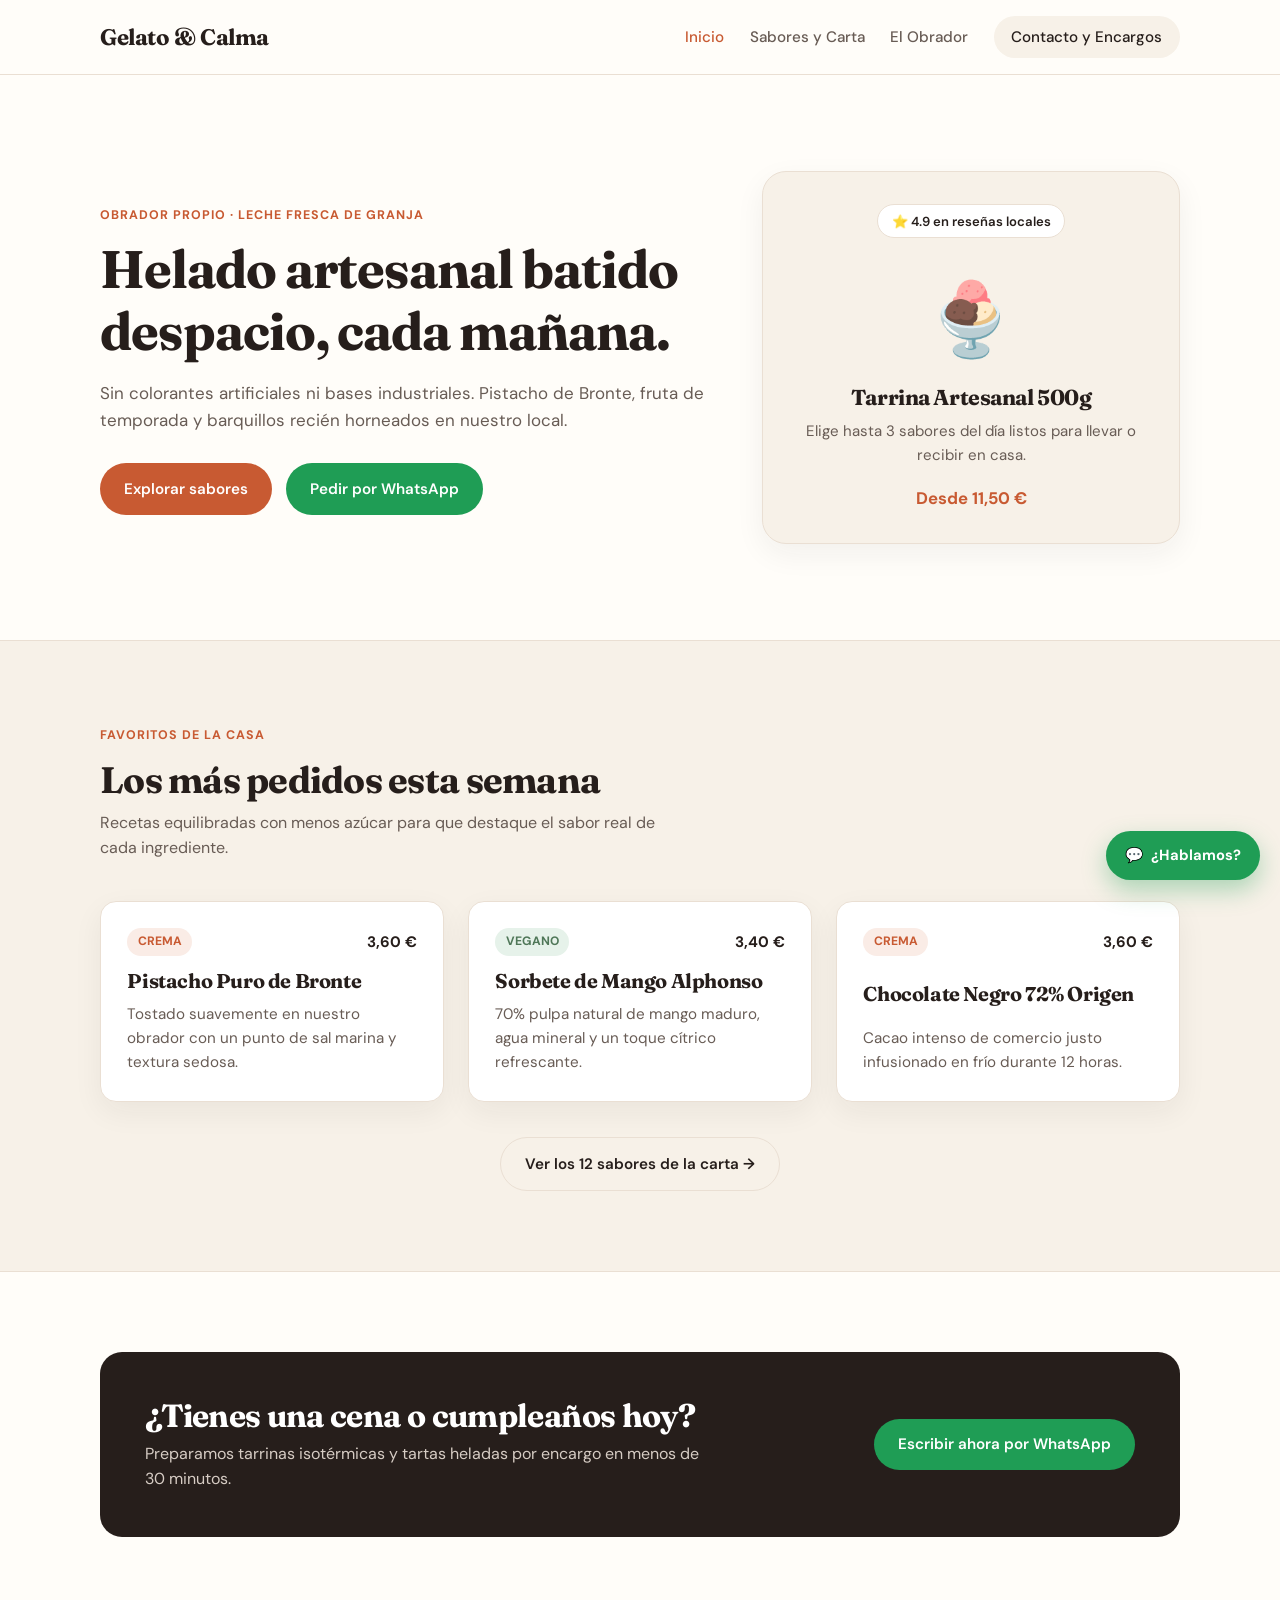
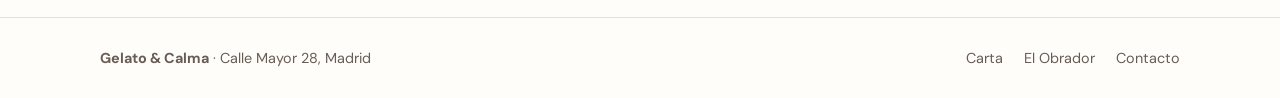
==== index.html @ cfc51b4d "Archivos del proyecto Primera version" ====
<!DOCTYPE html>
<html lang="es">
<head>
  <meta charset="UTF-8" />
  <meta name="viewport" content="width=device-width, initial-scale=1.0" />
  <title>Gelato & Calma — Heladería Artesanal</title>
  <link rel="preconnect" href="https://fonts.googleapis.com" />
  <link rel="preconnect" href="https://fonts.gstatic.com" crossorigin />
  <link href="https://fonts.googleapis.com/css2?family=DM+Sans:wght@400;500;600;700&family=Fraunces:opsz,wght@9..144,600;9..144,700&display=swap" rel="stylesheet" />
  <link rel="stylesheet" href="styles.css" />
</head>
<body>
  <header class="site-header">
    <div class="container header-inner">
      <a href="index.html" class="logo">Gelato &amp; Calma</a>

      <button class="menu-toggle" aria-label="Abrir menú" aria-expanded="false">☰</button>

      <nav class="nav-links" id="nav-links">
        <a href="index.html" class="active">Inicio</a>
        <a href="carta.html">Sabores y Carta</a>
        <a href="obrador.html">El Obrador</a>
        <a href="contacto.html" class="btn-small">Contacto y Encargos</a>
      </nav>
    </div>
  </header>

  <main>
    <!-- Hero -->
    <section class="hero">
      <div class="container hero-grid">
        <div class="hero-content">
          <span class="eyebrow">Obrador propio · Leche fresca de granja</span>
          <h1>Helado artesanal batido despacio, cada mañana.</h1>
          <p class="hero-text">
            Sin colorantes artificiales ni bases industriales. Pistacho de Bronte, fruta de temporada y barquillos recién horneados en nuestro local.
          </p>
          <div class="hero-actions">
            <a href="carta.html" class="btn-primary">Explorar sabores</a>
            <a href="https://wa.me/34600123456?text=Hola%20Gelato%20%26%20Calma,%20me%20gustar%C3%ADa%20encargar%20una%20tarrina" target="_blank" rel="noopener" class="btn-whatsapp">
              Pedir por WhatsApp
            </a>
          </div>
        </div>

        <div class="hero-visual">
          <div class="visual-card">
            <span class="badge-float">⭐ 4.9 en reseñas locales</span>
            <div class="scoop-illustration" aria-hidden="true">🍨</div>
            <h3>Tarrina Artesanal 500g</h3>
            <p>Elige hasta 3 sabores del día listos para llevar o recibir en casa.</p>
            <span class="price-tag">Desde 11,50 €</span>
          </div>
        </div>
      </div>
    </section>

    <!-- Sabores estrella -->
    <section class="section section-alt">
      <div class="container">
        <div class="section-head">
          <span class="eyebrow">Favoritos de la casa</span>
          <h2>Los más pedidos esta semana</h2>
          <p>Recetas equilibradas con menos azúcar para que destaque el sabor real de cada ingrediente.</p>
        </div>

        <div class="cards-grid">
          <article class="card">
            <div class="card-top">
              <span class="tag tag-crema">Crema</span>
              <span class="card-price">3,60 €</span>
            </div>
            <h3>Pistacho Puro de Bronte</h3>
            <p>Tostado suavemente en nuestro obrador con un punto de sal marina y textura sedosa.</p>
          </article>

          <article class="card">
            <div class="card-top">
              <span class="tag tag-vegano">Vegano</span>
              <span class="card-price">3,40 €</span>
            </div>
            <h3>Sorbete de Mango Alphonso</h3>
            <p>70% pulpa natural de mango maduro, agua mineral y un toque cítrico refrescante.</p>
          </article>

          <article class="card">
            <div class="card-top">
              <span class="tag tag-crema">Crema</span>
              <span class="card-price">3,60 €</span>
            </div>
            <h3>Chocolate Negro 72% Origen</h3>
            <p>Cacao intenso de comercio justo infusionado en frío durante 12 horas.</p>
          </article>
        </div>

        <div class="center-cta">
          <a href="carta.html" class="btn-secondary">Ver los 12 sabores de la carta →</a>
        </div>
      </div>
    </section>

    <!-- Banner estratégico WhatsApp -->
    <section class="section">
      <div class="container">
        <div class="cta-banner">
          <div>
            <h2>¿Tienes una cena o cumpleaños hoy?</h2>
            <p>Preparamos tarrinas isotérmicas y tartas heladas por encargo en menos de 30 minutos.</p>
          </div>
          <a href="https://wa.me/34600123456?text=Hola,%20quiero%20consultar%20disponibilidad%20de%20tarrinas%20para%20hoy" target="_blank" rel="noopener" class="btn-whatsapp">
            Escribir ahora por WhatsApp
          </a>
        </div>
      </div>
    </section>
  </main>

  <footer class="site-footer">
    <div class="container footer-inner">
      <div>
        <strong>Gelato &amp; Calma</strong> · Calle Mayor 28, Madrid
      </div>
      <div class="footer-links">
        <a href="carta.html">Carta</a>
        <a href="obrador.html">El Obrador</a>
        <a href="contacto.html">Contacto</a>
      </div>
    </div>
  </footer>

  <!-- Botón flotante estratégico de WhatsApp -->
  <a href="https://wa.me/34600123456?text=Hola%20Gelato%20%26%20Calma,%20tengo%20una%20consulta" target="_blank" rel="noopener" class="whatsapp-float" aria-label="Contactar por WhatsApp">
    <span class="wa-icon">💬</span>
    <span class="wa-label">¿Hablamos?</span>
  </a>

  <script src="script.js"></script>
</body>
</html>
---- styles.css ----
:root {
  --bg: #fffdf9;
  --bg-alt: #f7f1e8;
  --surface: #ffffff;
  --text: #261e1b;
  --text-muted: #685c55;
  --accent: #c85a32;       /* Terracota cálido artesanal */
  --accent-hover: #a84623;
  --pistachio: #4f7758;
  --whatsapp: #1f9d55;
  --whatsapp-hover: #177d43;
  --border: #eadfd3;
  --radius: 16px;
  --shadow: 0 10px 30px rgba(38, 30, 27, 0.06);
}

* {
  box-sizing: border-box;
  margin: 0;
  padding: 0;
}

body {
  font-family: "DM Sans", system-ui, sans-serif;
  background-color: var(--bg);
  color: var(--text);
  line-height: 1.6;
}

h1, h2, h3, .logo {
  font-family: "Fraunces", Georgia, serif;
  font-weight: 700;
  line-height: 1.18;
  letter-spacing: -0.02em;
}

.container {
  width: min(1080px, 90%);
  margin-inline: auto;
}

/* Cabecera y Navegación */
.site-header {
  position: sticky;
  top: 0;
  z-index: 20;
  background: rgba(255, 253, 249, 0.94);
  backdrop-filter: blur(10px);
  border-bottom: 1px solid var(--border);
}

.header-inner {
  display: flex;
  align-items: center;
  justify-content: space-between;
  min-height: 74px;
}

.logo {
  font-size: 1.4rem;
  text-decoration: none;
  color: var(--text);
}

.nav-links {
  display: flex;
  align-items: center;
  gap: 1.6rem;
}

.nav-links a {
  text-decoration: none;
  color: var(--text-muted);
  font-size: 0.95rem;
  font-weight: 500;
  transition: color 0.2s ease;
}

.nav-links a:hover,
.nav-links a.active {
  color: var(--accent);
}

.menu-toggle {
  display: none;
  background: none;
  border: 1px solid var(--border);
  border-radius: 10px;
  padding: 0.4rem 0.7rem;
  font-size: 1.2rem;
  color: var(--text);
  cursor: pointer;
}

/* Botones */
.btn-primary,
.btn-secondary,
.btn-small,
.btn-whatsapp {
  display: inline-flex;
  align-items: center;
  justify-content: center;
  gap: 0.5rem;
  text-decoration: none;
  font-weight: 600;
  border-radius: 999px;
  transition: all 0.2s ease;
  cursor: pointer;
  border: none;
}

.btn-primary {
  background-color: var(--accent);
  color: #fff;
  padding: 0.85rem 1.5rem;
  font-size: 0.95rem;
}

.btn-primary:hover {
  background-color: var(--accent-hover);
}

.btn-secondary {
  background-color: transparent;
  color: var(--text);
  border: 1px solid var(--border);
  padding: 0.85rem 1.5rem;
  font-size: 0.95rem;
}

.btn-secondary:hover {
  background-color: var(--bg-alt);
}

.btn-small {
  background-color: var(--bg-alt);
  color: var(--text) !important;
  padding: 0.55rem 1.1rem;
}

.btn-small.active {
  background-color: var(--accent);
  color: #fff !important;
}

.btn-whatsapp {
  background-color: var(--whatsapp);
  color: #fff;
  padding: 0.85rem 1.5rem;
  font-size: 0.95rem;
}

.btn-whatsapp:hover {
  background-color: var(--whatsapp-hover);
}

.full-width {
  width: 100%;
}

/* Hero */
.hero {
  padding-block: clamp(3.5rem, 8vw, 6rem);
}

.hero-grid {
  display: grid;
  grid-template-columns: 1.25fr 0.85fr;
  gap: 3rem;
  align-items: center;
}

.eyebrow {
  display: inline-block;
  text-transform: uppercase;
  letter-spacing: 0.08em;
  font-size: 0.78rem;
  font-weight: 700;
  color: var(--accent);
  margin-bottom: 0.75rem;
}

.hero h1 {
  font-size: clamp(2.2rem, 4.5vw, 3.3rem);
  margin-bottom: 1.1rem;
}

.hero-text {
  color: var(--text-muted);
  font-size: 1.06rem;
  margin-bottom: 1.8rem;
  max-width: 54ch;
}

.hero-actions {
  display: flex;
  flex-wrap: wrap;
  gap: 0.85rem;
}

.visual-card {
  background-color: var(--bg-alt);
  border: 1px solid var(--border);
  border-radius: 24px;
  padding: 2rem;
  text-align: center;
  box-shadow: var(--shadow);
}

.badge-float {
  display: inline-block;
  background: var(--surface);
  border: 1px solid var(--border);
  padding: 0.35rem 0.85rem;
  border-radius: 999px;
  font-size: 0.82rem;
  font-weight: 600;
  margin-bottom: 1rem;
}

.scoop-illustration {
  font-size: 4.5rem;
  margin-block: 0.5rem;
}

.visual-card h3 {
  font-size: 1.35rem;
  margin-bottom: 0.5rem;
}

.visual-card p {
  color: var(--text-muted);
  font-size: 0.94rem;
  margin-bottom: 1.1rem;
}

.price-tag {
  display: inline-block;
  font-weight: 700;
  color: var(--accent);
  font-size: 1.05rem;
}

/* Encabezado de subpáginas */
.page-header {
  background-color: var(--bg-alt);
  border-bottom: 1px solid var(--border);
  padding-block: clamp(2.8rem, 6vw, 4.2rem);
}

.page-header h1 {
  font-size: clamp(2rem, 4vw, 2.8rem);
  margin-bottom: 0.65rem;
}

.page-header p {
  color: var(--text-muted);
  max-width: 58ch;
}

/* Secciones y Tarjetas */
.section {
  padding-block: clamp(3.5rem, 7vw, 5rem);
}

.section-alt {
  background-color: var(--bg-alt);
  border-block: 1px solid var(--border);
}

.section-head {
  max-width: 560px;
  margin-bottom: 2.5rem;
}

.section-head h2 {
  font-size: clamp(1.75rem, 3.5vw, 2.3rem);
  margin-bottom: 0.5rem;
}

.section-head p {
  color: var(--text-muted);
}

.cards-grid {
  display: grid;
  grid-template-columns: repeat(3, 1fr);
  gap: 1.5rem;
}

.card {
  background-color: var(--surface);
  border: 1px solid var(--border);
  border-radius: var(--radius);
  padding: 1.65rem;
  display: flex;
  flex-direction: column;
  justify-content: space-between;
  box-shadow: var(--shadow);
}

.card-top {
  display: flex;
  justify-content: space-between;
  align-items: center;
  margin-bottom: 0.85rem;
}

.tag {
  font-size: 0.76rem;
  font-weight: 700;
  text-transform: uppercase;
  padding: 0.25rem 0.65rem;
  border-radius: 999px;
}

.tag-crema {
  background: #faece6;
  color: var(--accent);
}

.tag-vegano {
  background: #e6f2ea;
  color: var(--pistachio);
}

.tag-especial {
  background: #f4ece1;
  color: #8b5e2b;
}

.card-price {
  font-weight: 700;
  font-size: 0.95rem;
}

.card h3 {
  font-size: 1.25rem;
  margin-bottom: 0.55rem;
}

.card p {
  color: var(--text-muted);
  font-size: 0.95rem;
}

.order-link {
  display: inline-block;
  margin-top: 1.1rem;
  font-size: 0.9rem;
  font-weight: 600;
  color: var(--whatsapp);
  text-decoration: none;
}

.order-link:hover {
  text-decoration: underline;
}

.center-cta {
  text-align: center;
  margin-top: 2.2rem;
}

/* Filtros de carta */
.filter-bar {
  display: flex;
  flex-wrap: wrap;
  gap: 0.6rem;
  margin-top: 1.6rem;
}

.filter-btn {
  background: var(--surface);
  border: 1px solid var(--border);
  border-radius: 999px;
  padding: 0.5rem 1.1rem;
  font-family: inherit;
  font-size: 0.9rem;
  font-weight: 600;
  color: var(--text-muted);
  cursor: pointer;
  transition: all 0.2s ease;
}

.filter-btn:hover,
.filter-btn.active {
  background: var(--text);
  color: #fff;
  border-color: var(--text);
}

.formats-box {
  margin-top: 3rem;
  background: var(--bg-alt);
  border: 1px solid var(--border);
  border-radius: var(--radius);
  padding: 1.8rem;
}

.formats-box h3 {
  margin-bottom: 1rem;
}

/* Banner CTA */
.cta-banner {
  background-color: var(--text);
  color: #fff;
  border-radius: 22px;
  padding: clamp(1.8rem, 4vw, 2.8rem);
  display: flex;
  align-items: center;
  justify-content: space-between;
  gap: 1.5rem;
  flex-wrap: wrap;
}

.cta-banner h2 {
  font-size: clamp(1.5rem, 3vw, 2rem);
  margin-bottom: 0.4rem;
}

.cta-banner p {
  color: #d6ccc4;
  max-width: 52ch;
}

/* El Obrador y Contacto */
.about-grid,
.contact-grid {
  display: grid;
  grid-template-columns: 1.15fr 0.85fr;
  gap: 2.5rem;
  align-items: start;
}

.story-content h2,
.contact-details h2 {
  font-size: clamp(1.6rem, 3vw, 2.1rem);
  margin-bottom: 1rem;
}

.story-content p,
.contact-details > p {
  color: var(--text-muted);
  margin-bottom: 1rem;
}

.pillars-grid {
  display: grid;
  grid-template-columns: 1fr 1fr;
  gap: 1rem;
  margin-top: 1.6rem;
}

.pillar {
  background: var(--bg-alt);
  border: 1px solid var(--border);
  border-radius: 12px;
  padding: 1.1rem;
}

.pillar strong {
  display: block;
  margin-bottom: 0.3rem;
}

.pillar p {
  font-size: 0.9rem;
  margin: 0;
}

.info-box,
.contact-form {
  background: var(--surface);
  border: 1px solid var(--border);
  border-radius: var(--radius);
  padding: 1.8rem;
  box-shadow: var(--shadow);
}

.info-box h3,
.contact-form h3 {
  font-size: 1.3rem;
  margin-bottom: 1rem;
}

.info-list {
  list-style: none;
  margin-bottom: 1.2rem;
}

.info-list li {
  display: flex;
  justify-content: space-between;
  padding-block: 0.6rem;
  border-bottom: 1px solid var(--border);
  font-size: 0.94rem;
  gap: 1rem;
}

.info-list li span {
  color: var(--text-muted);
}

.info-note {
  font-size: 0.92rem;
  font-weight: 600;
  margin-bottom: 1.2rem;
}

.direct-list {
  margin-top: 1.6rem;
  padding-top: 1.4rem;
  border-top: 1px solid var(--border);
  display: flex;
  flex-direction: column;
  gap: 0.5rem;
  font-size: 0.95rem;
}

.contact-form {
  display: flex;
  flex-direction: column;
  gap: 1rem;
}

.contact-form label {
  display: flex;
  flex-direction: column;
  gap: 0.4rem;
  font-size: 0.9rem;
  font-weight: 600;
}

.contact-form input,
.contact-form select,
.contact-form textarea {
  font-family: inherit;
  font-size: 0.95rem;
  padding: 0.75rem 0.9rem;
  border: 1px solid var(--border);
  border-radius: 10px;
  background-color: var(--bg);
  color: var(--text);
}

.contact-form input:focus,
.contact-form select:focus,
.contact-form textarea:focus {
  outline: 2px solid var(--accent);
  outline-offset: 1px;
}

.form-status {
  font-size: 0.9rem;
  font-weight: 600;
  color: var(--pistachio);
  min-height: 1.3em;
}

/* Botón flotante de WhatsApp */
.whatsapp-float {
  position: fixed;
  right: 20px;
  bottom: 20px;
  z-index: 30;
  background-color: var(--whatsapp);
  color: #fff;
  text-decoration: none;
  display: inline-flex;
  align-items: center;
  gap: 0.5rem;
  padding: 0.8rem 1.2rem;
  border-radius: 999px;
  font-weight: 700;
  font-size: 0.92rem;
  box-shadow: 0 10px 25px rgba(31, 157, 85, 0.35);
  transition: transform 0.2s ease, background-color 0.2s ease;
}

.whatsapp-float:hover {
  background-color: var(--whatsapp-hover);
  transform: translateY(-2px);
}

/* Footer */
.site-footer {
  border-top: 1px solid var(--border);
  padding-block: 1.8rem;
  color: var(--text-muted);
  font-size: 0.9rem;
}

.footer-inner {
  display: flex;
  justify-content: space-between;
  align-items: center;
  flex-wrap: wrap;
  gap: 1rem;
}

.footer-links {
  display: flex;
  gap: 1.3rem;
}

.footer-links a {
  color: var(--text-muted);
  text-decoration: none;
}

.footer-links a:hover {
  color: var(--text);
}

/* Responsive */
@media (max-width: 860px) {
  .hero-grid,
  .cards-grid,
  .about-grid,
  .contact-grid {
    grid-template-columns: 1fr;
  }
}

@media (max-width: 680px) {
  .menu-toggle {
    display: block;
  }

  .nav-links {
    display: none;
    position: absolute;
    top: 74px;
    left: 0;
    right: 0;
    background-color: var(--bg);
    border-bottom: 1px solid var(--border);
    flex-direction: column;
    padding: 1.3rem;
    gap: 1rem;
  }

  .nav-links.open {
    display: flex;
  }

  .pillars-grid {
    grid-template-columns: 1fr;
  }

  .wa-label {
    display: none;
  }

  .whatsapp-float {
    padding: 0.9rem;
    font-size: 1.25rem;
  }
}
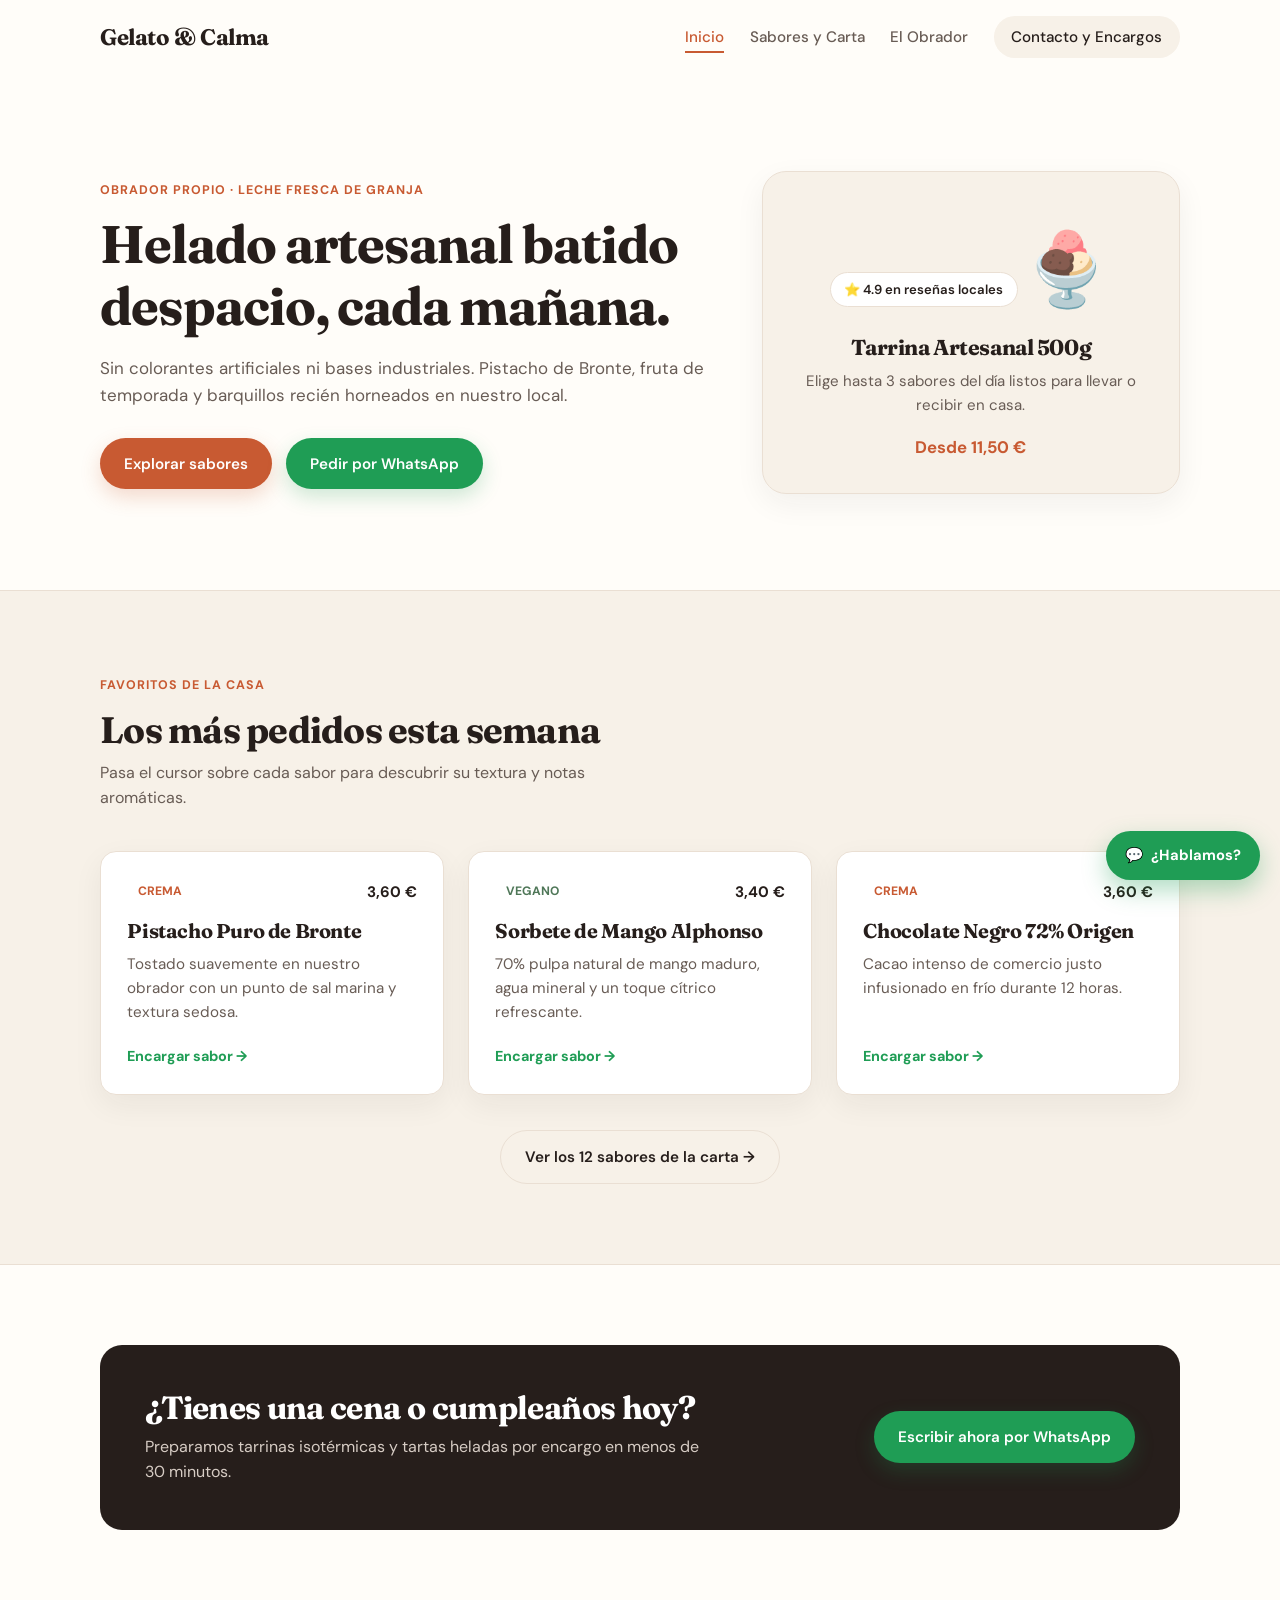
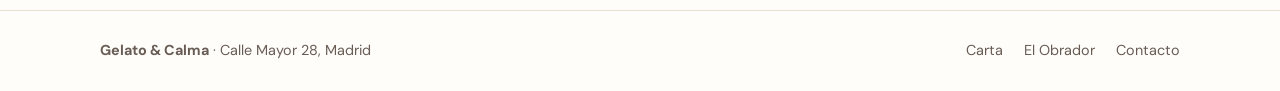
==== commit 437b4cd6: "Verion 1.2 Nueva subida de los archivos" ====
--- a/index.html
+++ b/index.html
@@ -10,7 +10,7 @@
   <link rel="stylesheet" href="styles.css" />
 </head>
 <body>
-  <header class="site-header">
+  <header class="site-header" id="site-header">
     <div class="container header-inner">
       <a href="index.html" class="logo">Gelato &amp; Calma</a>
 
@@ -29,7 +29,7 @@
     <!-- Hero -->
     <section class="hero">
       <div class="container hero-grid">
-        <div class="hero-content">
+        <div class="hero-content reveal">
           <span class="eyebrow">Obrador propio · Leche fresca de granja</span>
           <h1>Helado artesanal batido despacio, cada mañana.</h1>
           <p class="hero-text">
@@ -43,8 +43,8 @@
           </div>
         </div>
 
-        <div class="hero-visual">
-          <div class="visual-card">
+        <div class="hero-visual reveal">
+          <div class="visual-card tilt-card">
             <span class="badge-float">⭐ 4.9 en reseñas locales</span>
             <div class="scoop-illustration" aria-hidden="true">🍨</div>
             <h3>Tarrina Artesanal 500g</h3>
@@ -55,45 +55,57 @@
       </div>
     </section>
 
-    <!-- Sabores estrella -->
+    <!-- Sabores estrella con hover de color -->
     <section class="section section-alt">
       <div class="container">
-        <div class="section-head">
+        <div class="section-head reveal">
           <span class="eyebrow">Favoritos de la casa</span>
           <h2>Los más pedidos esta semana</h2>
-          <p>Recetas equilibradas con menos azúcar para que destaque el sabor real de cada ingrediente.</p>
+          <p>Pasa el cursor sobre cada sabor para descubrir su textura y notas aromáticas.</p>
         </div>
 
         <div class="cards-grid">
-          <article class="card">
-            <div class="card-top">
-              <span class="tag tag-crema">Crema</span>
-              <span class="card-price">3,60 €</span>
+          <article class="card flavor-card reveal" data-flavor-color="#d8e5c8">
+            <div class="flavor-splash" aria-hidden="true"></div>
+            <div class="card-body">
+              <div class="card-top">
+                <span class="tag tag-crema">Crema</span>
+                <span class="card-price">3,60 €</span>
+              </div>
+              <h3>Pistacho Puro de Bronte</h3>
+              <p>Tostado suavemente en nuestro obrador con un punto de sal marina y textura sedosa.</p>
             </div>
-            <h3>Pistacho Puro de Bronte</h3>
-            <p>Tostado suavemente en nuestro obrador con un punto de sal marina y textura sedosa.</p>
+            <a href="https://wa.me/34600123456?text=Hola,%20quiero%20encargar%20helado%20de%20Pistacho%20de%20Bronte" target="_blank" rel="noopener" class="order-link">Encargar sabor →</a>
           </article>
 
-          <article class="card">
-            <div class="card-top">
-              <span class="tag tag-vegano">Vegano</span>
-              <span class="card-price">3,40 €</span>
+          <article class="card flavor-card reveal" data-flavor-color="#fde4a6">
+            <div class="flavor-splash" aria-hidden="true"></div>
+            <div class="card-body">
+              <div class="card-top">
+                <span class="tag tag-vegano">Vegano</span>
+                <span class="card-price">3,40 €</span>
+              </div>
+              <h3>Sorbete de Mango Alphonso</h3>
+              <p>70% pulpa natural de mango maduro, agua mineral y un toque cítrico refrescante.</p>
             </div>
-            <h3>Sorbete de Mango Alphonso</h3>
-            <p>70% pulpa natural de mango maduro, agua mineral y un toque cítrico refrescante.</p>
+            <a href="https://wa.me/34600123456?text=Hola,%20quiero%20encargar%20sorbete%20de%20Mango%20Alphonso" target="_blank" rel="noopener" class="order-link">Encargar sabor →</a>
           </article>
 
-          <article class="card">
-            <div class="card-top">
-              <span class="tag tag-crema">Crema</span>
-              <span class="card-price">3,60 €</span>
+          <article class="card flavor-card reveal" data-flavor-color="#e3cfc3">
+            <div class="flavor-splash" aria-hidden="true"></div>
+            <div class="card-body">
+              <div class="card-top">
+                <span class="tag tag-crema">Crema</span>
+                <span class="card-price">3,60 €</span>
+              </div>
+              <h3>Chocolate Negro 72% Origen</h3>
+              <p>Cacao intenso de comercio justo infusionado en frío durante 12 horas.</p>
             </div>
-            <h3>Chocolate Negro 72% Origen</h3>
-            <p>Cacao intenso de comercio justo infusionado en frío durante 12 horas.</p>
+            <a href="https://wa.me/34600123456?text=Hola,%20quiero%20encargar%20helado%20de%20Chocolate%20Negro%2072%25" target="_blank" rel="noopener" class="order-link">Encargar sabor →</a>
           </article>
         </div>
 
-        <div class="center-cta">
+        <div class="center-cta reveal">
           <a href="carta.html" class="btn-secondary">Ver los 12 sabores de la carta →</a>
         </div>
       </div>
@@ -102,7 +114,7 @@
     <!-- Banner estratégico WhatsApp -->
     <section class="section">
       <div class="container">
-        <div class="cta-banner">
+        <div class="cta-banner reveal">
           <div>
             <h2>¿Tienes una cena o cumpleaños hoy?</h2>
             <p>Preparamos tarrinas isotérmicas y tartas heladas por encargo en menos de 30 minutos.</p>
@@ -117,9 +129,7 @@
 
   <footer class="site-footer">
     <div class="container footer-inner">
-      <div>
-        <strong>Gelato &amp; Calma</strong> · Calle Mayor 28, Madrid
-      </div>
+      <div><strong>Gelato &amp; Calma</strong> · Calle Mayor 28, Madrid</div>
       <div class="footer-links">
         <a href="carta.html">Carta</a>
         <a href="obrador.html">El Obrador</a>
@@ -128,7 +138,6 @@
     </div>
   </footer>
 
-  <!-- Botón flotante estratégico de WhatsApp -->
   <a href="https://wa.me/34600123456?text=Hola%20Gelato%20%26%20Calma,%20tengo%20una%20consulta" target="_blank" rel="noopener" class="whatsapp-float" aria-label="Contactar por WhatsApp">
     <span class="wa-icon">💬</span>
     <span class="wa-label">¿Hablamos?</span>
--- a/styles.css
+++ b/styles.css
@@ -4,7 +4,7 @@
   --surface: #ffffff;
   --text: #261e1b;
   --text-muted: #685c55;
-  --accent: #c85a32;       /* Terracota cálido artesanal */
+  --accent: #c85a32;
   --accent-hover: #a84623;
   --pistachio: #4f7758;
   --whatsapp: #1f9d55;
@@ -25,6 +25,7 @@
   background-color: var(--bg);
   color: var(--text);
   line-height: 1.6;
+  overflow-x: hidden;
 }
 
 h1, h2, h3, .logo {
@@ -39,14 +40,21 @@
   margin-inline: auto;
 }
 
-/* Cabecera y Navegación */
+/* Cabecera con efecto al hacer scroll */
 .site-header {
   position: sticky;
   top: 0;
   z-index: 20;
-  background: rgba(255, 253, 249, 0.94);
-  backdrop-filter: blur(10px);
-  border-bottom: 1px solid var(--border);
+  background: rgba(255, 253, 249, 0.88);
+  backdrop-filter: blur(12px);
+  border-bottom: 1px solid transparent;
+  transition: border-color 0.3s ease, box-shadow 0.3s ease, background-color 0.3s ease;
+}
+
+.site-header.scrolled {
+  border-bottom-color: var(--border);
+  box-shadow: 0 6px 24px rgba(38, 30, 27, 0.05);
+  background: rgba(255, 253, 249, 0.96);
 }
 
 .header-inner {
@@ -73,7 +81,24 @@
   color: var(--text-muted);
   font-size: 0.95rem;
   font-weight: 500;
+  position: relative;
   transition: color 0.2s ease;
+}
+
+.nav-links a:not(.btn-small)::after {
+  content: "";
+  position: absolute;
+  left: 0;
+  bottom: -4px;
+  width: 0;
+  height: 2px;
+  background-color: var(--accent);
+  transition: width 0.25s ease;
+}
+
+.nav-links a:not(.btn-small):hover::after,
+.nav-links a:not(.btn-small).active::after {
+  width: 100%;
 }
 
 .nav-links a:hover,
@@ -104,9 +129,15 @@
   text-decoration: none;
   font-weight: 600;
   border-radius: 999px;
-  transition: all 0.2s ease;
+  transition: transform 0.2s ease, background-color 0.2s ease, box-shadow 0.2s ease;
   cursor: pointer;
   border: none;
+}
+
+.btn-primary:hover,
+.btn-secondary:hover,
+.btn-whatsapp:hover {
+  transform: translateY(-2px);
 }
 
 .btn-primary {
@@ -114,6 +145,7 @@
   color: #fff;
   padding: 0.85rem 1.5rem;
   font-size: 0.95rem;
+  box-shadow: 0 8px 20px rgba(200, 90, 50, 0.22);
 }
 
 .btn-primary:hover {
@@ -148,6 +180,7 @@
   color: #fff;
   padding: 0.85rem 1.5rem;
   font-size: 0.95rem;
+  box-shadow: 0 8px 20px rgba(31, 157, 85, 0.22);
 }
 
 .btn-whatsapp:hover {
@@ -205,6 +238,8 @@
   padding: 2rem;
   text-align: center;
   box-shadow: var(--shadow);
+  transition: transform 0.25s ease-out;
+  will-change: transform;
 }
 
 .badge-float {
@@ -221,6 +256,13 @@
 .scoop-illustration {
   font-size: 4.5rem;
   margin-block: 0.5rem;
+  display: inline-block;
+  animation: gentleFloat 4s ease-in-out infinite;
+}
+
+@keyframes gentleFloat {
+  0%, 100% { transform: translateY(0px); }
+  50% { transform: translateY(-7px); }
 }
 
 .visual-card h3 {
@@ -258,7 +300,7 @@
   max-width: 58ch;
 }
 
-/* Secciones y Tarjetas */
+/* Secciones y Tarjetas con Hover de Sabor */
 .section {
   padding-block: clamp(3.5rem, 7vw, 5rem);
 }
@@ -289,6 +331,8 @@
 }
 
 .card {
+  position: relative;
+  overflow: hidden;
   background-color: var(--surface);
   border: 1px solid var(--border);
   border-radius: var(--radius);
@@ -297,6 +341,36 @@
   flex-direction: column;
   justify-content: space-between;
   box-shadow: var(--shadow);
+  transition: transform 0.32s cubic-bezier(0.22, 1, 0.36, 1), box-shadow 0.32s ease, border-color 0.32s ease;
+}
+
+/* Onda circular de color del sabor en el fondo */
+.flavor-splash {
+  position: absolute;
+  inset: 0;
+  background-color: var(--flavor-bg, #f7f1e8);
+  clip-path: circle(0% at 88% 15%);
+  transition: clip-path 0.55s cubic-bezier(0.22, 1, 0.36, 1);
+  z-index: 0;
+  pointer-events: none;
+}
+
+.flavor-card:hover .flavor-splash,
+.flavor-card:focus-within .flavor-splash {
+  clip-path: circle(150% at 88% 15%);
+}
+
+.flavor-card:hover {
+  transform: translateY(-6px);
+  box-shadow: 0 18px 38px rgba(38, 30, 27, 0.11);
+  border-color: rgba(38, 30, 27, 0.16);
+}
+
+/* Asegura que el texto y enlaces queden por encima del fondo de sabor */
+.card-body,
+.order-link {
+  position: relative;
+  z-index: 1;
 }
 
 .card-top {
@@ -312,20 +386,18 @@
   text-transform: uppercase;
   padding: 0.25rem 0.65rem;
   border-radius: 999px;
+  background: rgba(255, 255, 255, 0.85);
 }
 
 .tag-crema {
-  background: #faece6;
   color: var(--accent);
 }
 
 .tag-vegano {
-  background: #e6f2ea;
   color: var(--pistachio);
 }
 
 .tag-especial {
-  background: #f4ece1;
   color: #8b5e2b;
 }
 
@@ -342,19 +414,25 @@
 .card p {
   color: var(--text-muted);
   font-size: 0.95rem;
+  transition: color 0.25s ease;
+}
+
+.flavor-card:hover p {
+  color: var(--text);
 }
 
 .order-link {
   display: inline-block;
-  margin-top: 1.1rem;
+  margin-top: 1.25rem;
   font-size: 0.9rem;
-  font-weight: 600;
+  font-weight: 700;
   color: var(--whatsapp);
   text-decoration: none;
-}
-
-.order-link:hover {
-  text-decoration: underline;
+  transition: transform 0.2s ease;
+}
+
+.flavor-card:hover .order-link {
+  transform: translateX(4px);
 }
 
 .center-cta {
@@ -425,7 +503,7 @@
   max-width: 52ch;
 }
 
-/* El Obrador y Contacto */
+/* El Obrador y Contadores */
 .about-grid,
 .contact-grid {
   display: grid;
@@ -446,6 +524,30 @@
   margin-bottom: 1rem;
 }
 
+.stats-row {
+  display: grid;
+  grid-template-columns: repeat(3, 1fr);
+  gap: 1rem;
+  margin-block: 1.8rem;
+  padding: 1.2rem;
+  background-color: var(--surface);
+  border: 1px solid var(--border);
+  border-radius: var(--radius);
+}
+
+.stat-item strong {
+  display: block;
+  font-family: "Fraunces", Georgia, serif;
+  font-size: 1.85rem;
+  color: var(--accent);
+}
+
+.stat-item span {
+  font-size: 0.84rem;
+  color: var(--text-muted);
+  font-weight: 500;
+}
+
 .pillars-grid {
   display: grid;
   grid-template-columns: 1fr 1fr;
@@ -559,7 +661,19 @@
   min-height: 1.3em;
 }
 
-/* Botón flotante de WhatsApp */
+/* Animación Reveal al hacer Scroll */
+.reveal {
+  opacity: 0;
+  transform: translateY(24px);
+  transition: opacity 0.65s cubic-bezier(0.22, 1, 0.36, 1), transform 0.65s cubic-bezier(0.22, 1, 0.36, 1);
+}
+
+.reveal.is-visible {
+  opacity: 1;
+  transform: translateY(0);
+}
+
+/* Botón flotante de WhatsApp con pulso sutil */
 .whatsapp-float {
   position: fixed;
   right: 20px;
@@ -581,7 +695,7 @@
 
 .whatsapp-float:hover {
   background-color: var(--whatsapp-hover);
-  transform: translateY(-2px);
+  transform: translateY(-3px) scale(1.03);
 }
 
 /* Footer */
@@ -646,7 +760,8 @@
     display: flex;
   }
 
-  .pillars-grid {
+  .pillars-grid,
+  .stats-row {
     grid-template-columns: 1fr;
   }
 
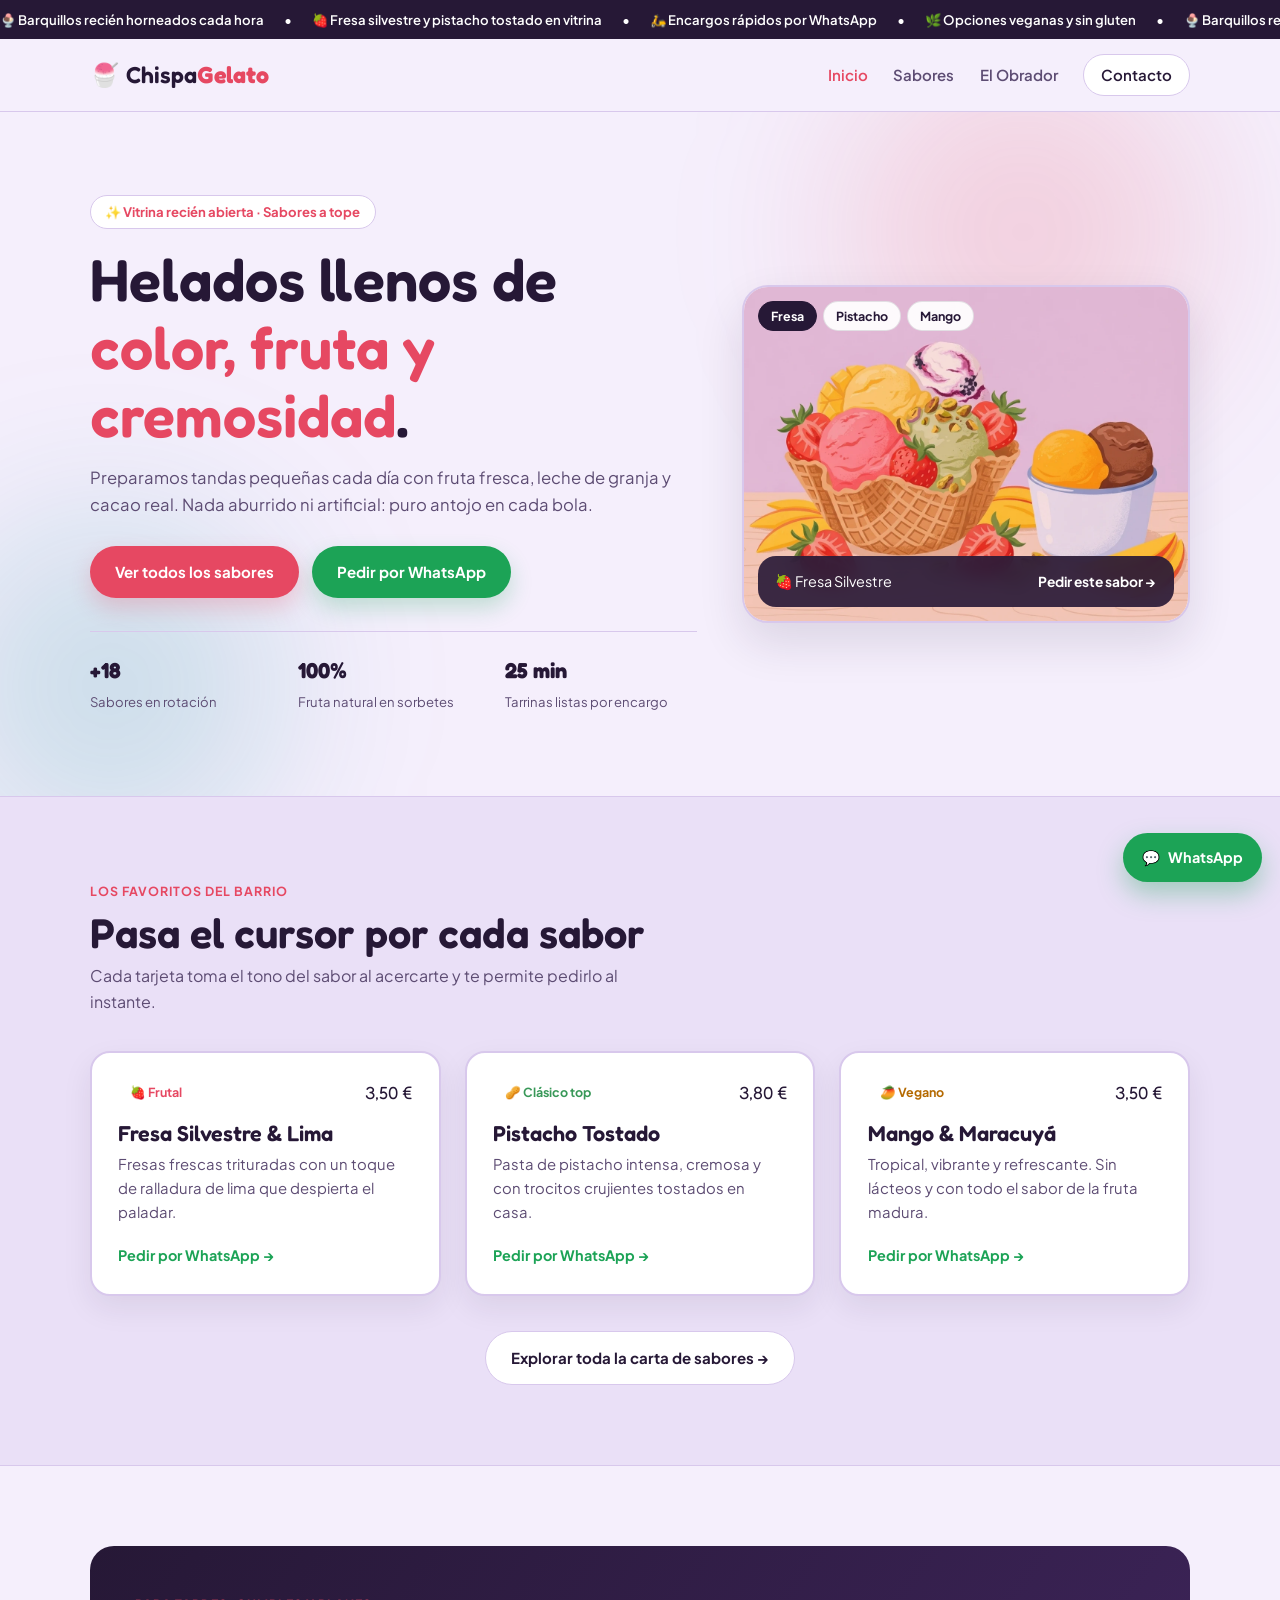
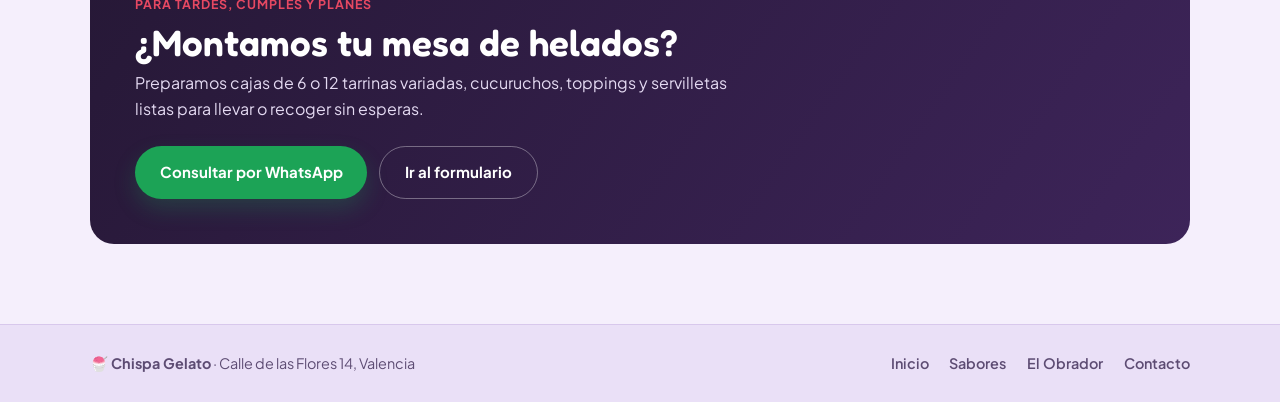
==== commit b7e5a1a7: "Version 2 Nuevos cambios y se añade un carpeta de img" ====
--- a/index.html
+++ b/index.html
@@ -3,125 +3,200 @@
 <head>
   <meta charset="UTF-8" />
   <meta name="viewport" content="width=device-width, initial-scale=1.0" />
-  <title>Gelato & Calma — Heladería Artesanal</title>
+  <title>Chispa Gelato — Heladería Artesanal y Colorida</title>
   <link rel="preconnect" href="https://fonts.googleapis.com" />
   <link rel="preconnect" href="https://fonts.gstatic.com" crossorigin />
-  <link href="https://fonts.googleapis.com/css2?family=DM+Sans:wght@400;500;600;700&family=Fraunces:opsz,wght@9..144,600;9..144,700&display=swap" rel="stylesheet" />
+  <link href="https://fonts.googleapis.com/css2?family=Fredoka:wght@500;600;700&family=Plus+Jakarta+Sans:wght@400;500;600;700&display=swap" rel="stylesheet" />
   <link rel="stylesheet" href="styles.css" />
 </head>
 <body>
+  <div class="scroll-progress" id="scroll-progress"></div>
+
+  <!-- Cinta superior alegre -->
+  <div class="top-ticker">
+    <div class="ticker-track">
+      <span>🍨 Barquillos recién horneados cada hora</span>
+      <span>•</span>
+      <span>🍓 Fresa silvestre y pistacho tostado en vitrina</span>
+      <span>•</span>
+      <span>🛵 Encargos rápidos por WhatsApp</span>
+      <span>•</span>
+      <span>🌿 Opciones veganas y sin gluten</span>
+      <span>•</span>
+      <span>🍨 Barquillos recién horneados cada hora</span>
+      <span>•</span>
+      <span>🍓 Fresa silvestre y pistacho tostado en vitrina</span>
+      <span>•</span>
+      <span>🛵 Encargos rápidos por WhatsApp</span>
+      <span>•</span>
+      <span>🌿 Opciones veganas y sin gluten</span>
+    </div>
+  </div>
+
   <header class="site-header" id="site-header">
     <div class="container header-inner">
-      <a href="index.html" class="logo">Gelato &amp; Calma</a>
+      <a href="index.html" class="logo">
+        <span class="logo-scoop">🍧</span>
+        <span>Chispa<strong>Gelato</strong></span>
+      </a>
 
       <button class="menu-toggle" aria-label="Abrir menú" aria-expanded="false">☰</button>
 
       <nav class="nav-links" id="nav-links">
         <a href="index.html" class="active">Inicio</a>
-        <a href="carta.html">Sabores y Carta</a>
+        <a href="carta.html">Sabores</a>
         <a href="obrador.html">El Obrador</a>
-        <a href="contacto.html" class="btn-small">Contacto y Encargos</a>
+        <a href="contacto.html" class="nav-pill">Contacto</a>
       </nav>
     </div>
   </header>
 
   <main>
-    <!-- Hero -->
+    <!-- Hero colorido con burbujas flotantes e ilustración interactiva -->
     <section class="hero">
+      <div class="blob blob-pink" id="blob-pink"></div>
+      <div class="blob blob-mint" id="blob-mint"></div>
+
       <div class="container hero-grid">
         <div class="hero-content reveal">
-          <span class="eyebrow">Obrador propio · Leche fresca de granja</span>
-          <h1>Helado artesanal batido despacio, cada mañana.</h1>
-          <p class="hero-text">
-            Sin colorantes artificiales ni bases industriales. Pistacho de Bronte, fruta de temporada y barquillos recién horneados en nuestro local.
+          <span class="badge-fun">✨ Vitrina recién abierta · Sabores a tope</span>
+          <h1>Helados llenos de <span>color, fruta y cremosidad</span>.</h1>
+          <p class="hero-lead">
+            Preparamos tandas pequeñas cada día con fruta fresca, leche de granja y cacao real. Nada aburrido ni artificial: puro antojo en cada bola.
           </p>
+
           <div class="hero-actions">
-            <a href="carta.html" class="btn-primary">Explorar sabores</a>
-            <a href="https://wa.me/34600123456?text=Hola%20Gelato%20%26%20Calma,%20me%20gustar%C3%ADa%20encargar%20una%20tarrina" target="_blank" rel="noopener" class="btn-whatsapp">
+            <a href="carta.html" class="btn-primary">Ver todos los sabores</a>
+            <a href="https://wa.me/34600123456?text=Hola%20Chispa%20Gelato!%20Quiero%20pedir%20helados%20hoy" target="_blank" rel="noopener" class="btn-whatsapp">
               Pedir por WhatsApp
             </a>
           </div>
-        </div>
-
-        <div class="hero-visual reveal">
-          <div class="visual-card tilt-card">
-            <span class="badge-float">⭐ 4.9 en reseñas locales</span>
-            <div class="scoop-illustration" aria-hidden="true">🍨</div>
-            <h3>Tarrina Artesanal 500g</h3>
-            <p>Elige hasta 3 sabores del día listos para llevar o recibir en casa.</p>
-            <span class="price-tag">Desde 11,50 €</span>
+
+          <div class="hero-perks">
+            <div>
+              <strong>+18</strong>
+              <span>Sabores en rotación</span>
+            </div>
+            <div>
+              <strong>100%</strong>
+              <span>Fruta natural en sorbetes</span>
+            </div>
+            <div>
+              <strong>25 min</strong>
+              <span>Tarrinas listas por encargo</span>
+            </div>
+          </div>
+        </div>
+
+        <div class="hero-showcase reveal">
+          <div class="hero-art-stage" id="hero-art-stage">
+            <img
+              src="./img/fondo.webp"
+              alt="Bolas de helado artesanal de fresa, pistacho y mango"
+              id="hero-art-img"
+            />
+            <div class="art-mood-overlay" id="art-mood-overlay" aria-hidden="true"></div>
+
+            <div class="flavor-switcher-bar" role="group" aria-label="Destacar sabor en la ilustración">
+              <button type="button" class="flavor-pill active" data-mood="rgba(230, 72, 98, 0.14)" data-label="🍓 Fresa Silvestre" data-msg="Hola! Quiero pedir helado de Fresa Silvestre">Fresa</button>
+              <button type="button" class="flavor-pill" data-mood="rgba(56, 152, 88, 0.16)" data-label="🥜 Pistacho Tostado" data-msg="Hola! Quiero pedir helado de Pistacho Tostado">Pistacho</button>
+              <button type="button" class="flavor-pill" data-mood="rgba(245, 158, 11, 0.17)" data-label="🥭 Mango & Maracuyá" data-msg="Hola! Quiero pedir sorbete de Mango y Maracuyá">Mango</button>
+            </div>
+
+            <a
+              href="https://wa.me/34600123456?text=Hola!%20Quiero%20pedir%20helado%20de%20Fresa%20Silvestre"
+              target="_blank"
+              rel="noopener"
+              class="art-caption-cta"
+              id="art-caption-cta"
+            >
+              <span id="art-active-label">🍓 Fresa Silvestre</span>
+              <strong>Pedir este sabor →</strong>
+            </a>
           </div>
         </div>
       </div>
     </section>
 
-    <!-- Sabores estrella con hover de color -->
-    <section class="section section-alt">
+    <!-- Sabores destacados con cambio de color en hover -->
+    <section class="section section-colorful">
       <div class="container">
         <div class="section-head reveal">
-          <span class="eyebrow">Favoritos de la casa</span>
-          <h2>Los más pedidos esta semana</h2>
-          <p>Pasa el cursor sobre cada sabor para descubrir su textura y notas aromáticas.</p>
-        </div>
-
-        <div class="cards-grid">
-          <article class="card flavor-card reveal" data-flavor-color="#d8e5c8">
-            <div class="flavor-splash" aria-hidden="true"></div>
-            <div class="card-body">
-              <div class="card-top">
-                <span class="tag tag-crema">Crema</span>
-                <span class="card-price">3,60 €</span>
+          <span class="eyebrow">Los favoritos del barrio</span>
+          <h2>Pasa el cursor por cada sabor</h2>
+          <p>Cada tarjeta toma el tono del sabor al acercarte y te permite pedirlo al instante.</p>
+        </div>
+
+        <div class="flavors-grid">
+          <article class="flavor-card reveal" data-color="#ffe0e8" data-border="#f46b8a">
+            <div class="flavor-wave"></div>
+            <div class="flavor-content">
+              <div class="flavor-top">
+                <span class="flavor-badge badge-pink">🍓 Frutal</span>
+                <span class="flavor-price">3,50 €</span>
               </div>
-              <h3>Pistacho Puro de Bronte</h3>
-              <p>Tostado suavemente en nuestro obrador con un punto de sal marina y textura sedosa.</p>
-            </div>
-            <a href="https://wa.me/34600123456?text=Hola,%20quiero%20encargar%20helado%20de%20Pistacho%20de%20Bronte" target="_blank" rel="noopener" class="order-link">Encargar sabor →</a>
+              <h3>Fresa Silvestre &amp; Lima</h3>
+              <p>Fresas frescas trituradas con un toque de ralladura de lima que despierta el paladar.</p>
+              <a href="https://wa.me/34600123456?text=Hola!%20Quiero%20pedir%20helado%20de%20Fresa%20Silvestre%20y%20Lima" target="_blank" rel="noopener" class="flavor-wa-link">
+                Pedir por WhatsApp →
+              </a>
+            </div>
           </article>
 
-          <article class="card flavor-card reveal" data-flavor-color="#fde4a6">
-            <div class="flavor-splash" aria-hidden="true"></div>
-            <div class="card-body">
-              <div class="card-top">
-                <span class="tag tag-vegano">Vegano</span>
-                <span class="card-price">3,40 €</span>
+          <article class="flavor-card reveal" data-color="#dcf5e4" data-border="#3ea361">
+            <div class="flavor-wave"></div>
+            <div class="flavor-content">
+              <div class="flavor-top">
+                <span class="flavor-badge badge-green">🥜 Clásico top</span>
+                <span class="flavor-price">3,80 €</span>
               </div>
-              <h3>Sorbete de Mango Alphonso</h3>
-              <p>70% pulpa natural de mango maduro, agua mineral y un toque cítrico refrescante.</p>
-            </div>
-            <a href="https://wa.me/34600123456?text=Hola,%20quiero%20encargar%20sorbete%20de%20Mango%20Alphonso" target="_blank" rel="noopener" class="order-link">Encargar sabor →</a>
+              <h3>Pistacho Tostado</h3>
+              <p>Pasta de pistacho intensa, cremosa y con trocitos crujientes tostados en casa.</p>
+              <a href="https://wa.me/34600123456?text=Hola!%20Quiero%20pedir%20helado%20de%20Pistacho%20Tostado" target="_blank" rel="noopener" class="flavor-wa-link">
+                Pedir por WhatsApp →
+              </a>
+            </div>
           </article>
 
-          <article class="card flavor-card reveal" data-flavor-color="#e3cfc3">
-            <div class="flavor-splash" aria-hidden="true"></div>
-            <div class="card-body">
-              <div class="card-top">
-                <span class="tag tag-crema">Crema</span>
-                <span class="card-price">3,60 €</span>
+          <article class="flavor-card reveal" data-color="#fff0c2" data-border="#e59a16">
+            <div class="flavor-wave"></div>
+            <div class="flavor-content">
+              <div class="flavor-top">
+                <span class="flavor-badge badge-mango">🥭 Vegano</span>
+                <span class="flavor-price">3,50 €</span>
               </div>
-              <h3>Chocolate Negro 72% Origen</h3>
-              <p>Cacao intenso de comercio justo infusionado en frío durante 12 horas.</p>
-            </div>
-            <a href="https://wa.me/34600123456?text=Hola,%20quiero%20encargar%20helado%20de%20Chocolate%20Negro%2072%25" target="_blank" rel="noopener" class="order-link">Encargar sabor →</a>
+              <h3>Mango &amp; Maracuyá</h3>
+              <p>Tropical, vibrante y refrescante. Sin lácteos y con todo el sabor de la fruta madura.</p>
+              <a href="https://wa.me/34600123456?text=Hola!%20Quiero%20pedir%20sorbete%20de%20Mango%20y%20Maracuy%C3%A1" target="_blank" rel="noopener" class="flavor-wa-link">
+                Pedir por WhatsApp →
+              </a>
+            </div>
           </article>
         </div>
 
-        <div class="center-cta reveal">
-          <a href="carta.html" class="btn-secondary">Ver los 12 sabores de la carta →</a>
+        <div class="center-btn reveal">
+          <a href="carta.html" class="btn-secondary">Explorar toda la carta de sabores →</a>
         </div>
       </div>
     </section>
 
-    <!-- Banner estratégico WhatsApp -->
+    <!-- Sección extra para dar más contenido y ritmo: Arma tu plan dulce -->
     <section class="section">
       <div class="container">
-        <div class="cta-banner reveal">
-          <div>
-            <h2>¿Tienes una cena o cumpleaños hoy?</h2>
-            <p>Preparamos tarrinas isotérmicas y tartas heladas por encargo en menos de 30 minutos.</p>
-          </div>
-          <a href="https://wa.me/34600123456?text=Hola,%20quiero%20consultar%20disponibilidad%20de%20tarrinas%20para%20hoy" target="_blank" rel="noopener" class="btn-whatsapp">
-            Escribir ahora por WhatsApp
-          </a>
+        <div class="plan-box reveal">
+          <div class="plan-text">
+            <span class="eyebrow">Para tardes, cumples y planes</span>
+            <h2>¿Montamos tu mesa de helados?</h2>
+            <p>
+              Preparamos cajas de 6 o 12 tarrinas variadas, cucuruchos, toppings y servilletas listas para llevar o recoger sin esperas.
+            </p>
+          </div>
+          <div class="plan-actions">
+            <a href="https://wa.me/34600123456?text=Hola%20Chispa%20Gelato!%20Quiero%20consultar%20cajas%20de%20tarrinas%20para%20un%20plan%20o%20cumplea%C3%B1os" target="_blank" rel="noopener" class="btn-whatsapp">
+              Consultar por WhatsApp
+            </a>
+            <a href="contacto.html" class="btn-outline">Ir al formulario</a>
+          </div>
         </div>
       </div>
     </section>
@@ -129,18 +204,20 @@
 
   <footer class="site-footer">
     <div class="container footer-inner">
-      <div><strong>Gelato &amp; Calma</strong> · Calle Mayor 28, Madrid</div>
+      <div><strong>🍧 Chispa Gelato</strong> · Calle de las Flores 14, Valencia</div>
       <div class="footer-links">
-        <a href="carta.html">Carta</a>
+        <a href="index.html">Inicio</a>
+        <a href="carta.html">Sabores</a>
         <a href="obrador.html">El Obrador</a>
         <a href="contacto.html">Contacto</a>
       </div>
     </div>
   </footer>
 
-  <a href="https://wa.me/34600123456?text=Hola%20Gelato%20%26%20Calma,%20tengo%20una%20consulta" target="_blank" rel="noopener" class="whatsapp-float" aria-label="Contactar por WhatsApp">
-    <span class="wa-icon">💬</span>
-    <span class="wa-label">¿Hablamos?</span>
+  <!-- Botón flotante estratégico de WhatsApp -->
+  <a href="https://wa.me/34600123456?text=Hola%20Chispa%20Gelato!%20Me%20gustar%C3%ADa%20hacer%20un%20pedido%20o%20consultar" target="_blank" rel="noopener" class="wa-float">
+    <span class="wa-bubble">💬</span>
+    <span class="wa-text">WhatsApp</span>
   </a>
 
   <script src="script.js"></script>
--- a/styles.css
+++ b/styles.css
@@ -1,17 +1,19 @@
 :root {
-  --bg: #fffdf9;
-  --bg-alt: #f7f1e8;
+  --bg: #f5effc;
+  --bg-soft: #eae0f7;
   --surface: #ffffff;
-  --text: #261e1b;
-  --text-muted: #685c55;
-  --accent: #c85a32;
-  --accent-hover: #a84623;
-  --pistachio: #4f7758;
-  --whatsapp: #1f9d55;
-  --whatsapp-hover: #177d43;
-  --border: #eadfd3;
-  --radius: 16px;
-  --shadow: 0 10px 30px rgba(38, 30, 27, 0.06);
+  --ink: #261836;
+  --ink-muted: #5d4c73;
+  --pink: #e64862;
+  --pink-hover: #cc354e;
+  --green: #389858;
+  --mango: #f59e0b;
+  --mint: #14919b;
+  --wa: #1ca356;
+  --wa-hover: #158243;
+  --border: #d8c8ec;
+  --radius: 20px;
+  --shadow: 0 12px 30px rgba(38, 24, 54, 0.08);
 }
 
 * {
@@ -20,54 +22,100 @@
   padding: 0;
 }
 
+html {
+  scroll-behavior: smooth;
+}
+
 body {
-  font-family: "DM Sans", system-ui, sans-serif;
+  font-family: "Plus Jakarta Sans", system-ui, sans-serif;
   background-color: var(--bg);
-  color: var(--text);
+  color: var(--ink);
   line-height: 1.6;
   overflow-x: hidden;
 }
 
 h1, h2, h3, .logo {
-  font-family: "Fraunces", Georgia, serif;
-  font-weight: 700;
-  line-height: 1.18;
-  letter-spacing: -0.02em;
+  font-family: "Fredoka", system-ui, sans-serif;
+  font-weight: 600;
+  line-height: 1.15;
 }
 
 .container {
-  width: min(1080px, 90%);
+  width: min(1100px, 90%);
   margin-inline: auto;
 }
 
-/* Cabecera con efecto al hacer scroll */
+/* Barra superior de progreso */
+.scroll-progress {
+  position: fixed;
+  top: 0;
+  left: 0;
+  height: 3px;
+  width: 0%;
+  background: linear-gradient(90deg, var(--pink), var(--mango), var(--green), var(--mint));
+  z-index: 80;
+  pointer-events: none;
+}
+
+/* Cinta superior alegre */
+.top-ticker {
+  background: var(--ink);
+  color: #fff;
+  padding-block: 0.55rem;
+  overflow: hidden;
+  font-size: 0.82rem;
+  font-weight: 600;
+}
+
+.ticker-track {
+  display: flex;
+  width: max-content;
+  gap: 1.25rem;
+  animation: tickerRun 26s linear infinite;
+}
+
+.top-ticker:hover .ticker-track {
+  animation-play-state: paused;
+}
+
+@keyframes tickerRun {
+  from { transform: translateX(0); }
+  to { transform: translateX(-50%); }
+}
+
+/* Header */
 .site-header {
   position: sticky;
   top: 0;
-  z-index: 20;
-  background: rgba(255, 253, 249, 0.88);
+  z-index: 40;
+  background: rgba(245, 239, 252, 0.92);
   backdrop-filter: blur(12px);
-  border-bottom: 1px solid transparent;
-  transition: border-color 0.3s ease, box-shadow 0.3s ease, background-color 0.3s ease;
+  border-bottom: 1px solid var(--border);
+  transition: box-shadow 0.25s ease;
 }
 
 .site-header.scrolled {
-  border-bottom-color: var(--border);
-  box-shadow: 0 6px 24px rgba(38, 30, 27, 0.05);
-  background: rgba(255, 253, 249, 0.96);
+  box-shadow: 0 8px 24px rgba(38, 24, 54, 0.09);
 }
 
 .header-inner {
   display: flex;
   align-items: center;
   justify-content: space-between;
-  min-height: 74px;
+  min-height: 72px;
 }
 
 .logo {
-  font-size: 1.4rem;
+  display: inline-flex;
+  align-items: center;
+  gap: 0.45rem;
   text-decoration: none;
-  color: var(--text);
+  color: var(--ink);
+  font-size: 1.45rem;
+}
+
+.logo strong {
+  color: var(--pink);
 }
 
 .nav-links {
@@ -78,547 +126,640 @@
 
 .nav-links a {
   text-decoration: none;
-  color: var(--text-muted);
-  font-size: 0.95rem;
-  font-weight: 500;
-  position: relative;
+  color: var(--ink-muted);
+  font-size: 0.94rem;
+  font-weight: 600;
   transition: color 0.2s ease;
-}
-
-.nav-links a:not(.btn-small)::after {
-  content: "";
-  position: absolute;
-  left: 0;
-  bottom: -4px;
-  width: 0;
-  height: 2px;
-  background-color: var(--accent);
-  transition: width 0.25s ease;
-}
-
-.nav-links a:not(.btn-small):hover::after,
-.nav-links a:not(.btn-small).active::after {
-  width: 100%;
 }
 
 .nav-links a:hover,
 .nav-links a.active {
-  color: var(--accent);
+  color: var(--pink);
+}
+
+.nav-pill {
+  background: var(--surface);
+  color: var(--ink) !important;
+  padding: 0.5rem 1.05rem;
+  border-radius: 999px;
+  border: 1px solid var(--border);
+}
+
+.nav-pill.active,
+.nav-pill:hover {
+  background: var(--pink) !important;
+  color: #fff !important;
+  border-color: var(--pink);
 }
 
 .menu-toggle {
   display: none;
-  background: none;
+  background: var(--surface);
   border: 1px solid var(--border);
   border-radius: 10px;
   padding: 0.4rem 0.7rem;
   font-size: 1.2rem;
-  color: var(--text);
   cursor: pointer;
 }
 
 /* Botones */
 .btn-primary,
 .btn-secondary,
-.btn-small,
+.btn-outline,
 .btn-whatsapp {
   display: inline-flex;
   align-items: center;
   justify-content: center;
-  gap: 0.5rem;
+  gap: 0.45rem;
   text-decoration: none;
-  font-weight: 600;
+  font-family: inherit;
+  font-weight: 700;
+  font-size: 0.94rem;
   border-radius: 999px;
+  padding: 0.85rem 1.55rem;
+  border: none;
+  cursor: pointer;
   transition: transform 0.2s ease, background-color 0.2s ease, box-shadow 0.2s ease;
-  cursor: pointer;
-  border: none;
-}
-
-.btn-primary:hover,
-.btn-secondary:hover,
+}
+
+.btn-primary {
+  background: var(--pink);
+  color: #fff;
+  box-shadow: 0 10px 22px rgba(230, 72, 98, 0.24);
+}
+
+.btn-primary:hover {
+  background: var(--pink-hover);
+  transform: translateY(-2px);
+}
+
+.btn-secondary {
+  background: var(--surface);
+  color: var(--ink);
+  border: 1px solid var(--border);
+}
+
+.btn-secondary:hover {
+  background: var(--bg-soft);
+  transform: translateY(-2px);
+}
+
+.btn-outline {
+  background: transparent;
+  color: var(--ink);
+  border: 1.5px solid var(--border);
+}
+
+.btn-outline:hover {
+  border-color: var(--ink);
+  transform: translateY(-2px);
+}
+
+.btn-whatsapp {
+  background: var(--wa);
+  color: #fff;
+  box-shadow: 0 10px 22px rgba(28, 163, 86, 0.24);
+}
+
 .btn-whatsapp:hover {
+  background: var(--wa-hover);
   transform: translateY(-2px);
 }
 
-.btn-primary {
-  background-color: var(--accent);
-  color: #fff;
-  padding: 0.85rem 1.5rem;
-  font-size: 0.95rem;
-  box-shadow: 0 8px 20px rgba(200, 90, 50, 0.22);
-}
-
-.btn-primary:hover {
-  background-color: var(--accent-hover);
-}
-
-.btn-secondary {
-  background-color: transparent;
-  color: var(--text);
-  border: 1px solid var(--border);
-  padding: 0.85rem 1.5rem;
-  font-size: 0.95rem;
-}
-
-.btn-secondary:hover {
-  background-color: var(--bg-alt);
-}
-
-.btn-small {
-  background-color: var(--bg-alt);
-  color: var(--text) !important;
-  padding: 0.55rem 1.1rem;
-}
-
-.btn-small.active {
-  background-color: var(--accent);
-  color: #fff !important;
-}
-
-.btn-whatsapp {
-  background-color: var(--whatsapp);
-  color: #fff;
-  padding: 0.85rem 1.5rem;
-  font-size: 0.95rem;
-  box-shadow: 0 8px 20px rgba(31, 157, 85, 0.22);
-}
-
-.btn-whatsapp:hover {
-  background-color: var(--whatsapp-hover);
-}
-
-.full-width {
+.full-w {
   width: 100%;
 }
 
 /* Hero */
 .hero {
-  padding-block: clamp(3.5rem, 8vw, 6rem);
+  position: relative;
+  padding-block: clamp(3.2rem, 7vw, 5.2rem);
+  overflow: hidden;
+}
+
+.blob {
+  position: absolute;
+  border-radius: 999px;
+  filter: blur(85px);
+  pointer-events: none;
+  z-index: 0;
+  transition: transform 0.35s ease-out;
+}
+
+.blob-pink {
+  width: 360px;
+  height: 360px;
+  background: rgba(230, 72, 98, 0.18);
+  top: -60px;
+  right: 6%;
+}
+
+.blob-mint {
+  width: 340px;
+  height: 340px;
+  background: rgba(20, 145, 155, 0.18);
+  bottom: -60px;
+  left: -60px;
 }
 
 .hero-grid {
+  position: relative;
+  z-index: 1;
   display: grid;
-  grid-template-columns: 1.25fr 0.85fr;
-  gap: 3rem;
+  grid-template-columns: 1.15fr 0.85fr;
+  gap: 2.8rem;
   align-items: center;
+}
+
+.badge-fun {
+  display: inline-block;
+  background: var(--surface);
+  color: var(--pink);
+  border: 1px solid var(--border);
+  font-size: 0.82rem;
+  font-weight: 700;
+  padding: 0.35rem 0.9rem;
+  border-radius: 999px;
+  margin-bottom: 1rem;
+}
+
+.hero h1 {
+  font-size: clamp(2.4rem, 5vw, 3.7rem);
+  margin-bottom: 1rem;
+}
+
+.hero h1 span {
+  color: var(--pink);
+}
+
+.hero-lead {
+  color: var(--ink-muted);
+  font-size: 1.04rem;
+  max-width: 52ch;
+  margin-bottom: 1.75rem;
+}
+
+.hero-actions {
+  display: flex;
+  flex-wrap: wrap;
+  gap: 0.85rem;
+  margin-bottom: 2.1rem;
+}
+
+.hero-perks {
+  display: grid;
+  grid-template-columns: repeat(3, 1fr);
+  gap: 1rem;
+  padding-top: 1.3rem;
+  border-top: 1px solid var(--border);
+}
+
+.hero-perks strong {
+  display: block;
+  font-family: "Fredoka", sans-serif;
+  font-size: 1.35rem;
+  color: var(--ink);
+}
+
+.hero-perks span {
+  font-size: 0.82rem;
+  color: var(--ink-muted);
+}
+
+/* Escena ilustrada interactiva en el Hero */
+.hero-art-stage {
+  position: relative;
+  border-radius: 26px;
+  overflow: hidden;
+  border: 2px solid var(--border);
+  background: var(--surface);
+  box-shadow: 0 20px 45px rgba(38, 24, 54, 0.12);
+}
+
+.hero-art-stage img {
+  width: 100%;
+  aspect-ratio: 4 / 3;
+  object-fit: cover;
+  display: block;
+  transition: transform 0.55s cubic-bezier(0.22, 1, 0.36, 1), filter 0.45s ease;
+}
+
+.hero-art-stage.is-popping img {
+  transform: scale(1.03);
+}
+
+.art-mood-overlay {
+  position: absolute;
+  inset: 0;
+  background: rgba(230, 72, 98, 0.14);
+  mix-blend-mode: multiply;
+  transition: background-color 0.4s ease;
+  pointer-events: none;
+}
+
+.flavor-switcher-bar {
+  position: absolute;
+  top: 14px;
+  left: 14px;
+  display: flex;
+  gap: 0.4rem;
+  z-index: 2;
+}
+
+.flavor-pill {
+  background: rgba(255, 255, 255, 0.92);
+  backdrop-filter: blur(8px);
+  border: 1px solid rgba(38, 24, 54, 0.12);
+  color: var(--ink);
+  font-family: inherit;
+  font-size: 0.78rem;
+  font-weight: 700;
+  padding: 0.35rem 0.75rem;
+  border-radius: 999px;
+  cursor: pointer;
+  transition: transform 0.2s ease, background-color 0.2s ease, color 0.2s ease;
+}
+
+.flavor-pill:hover {
+  transform: translateY(-1px);
+}
+
+.flavor-pill.active {
+  background: var(--ink);
+  color: #fff;
+  border-color: var(--ink);
+}
+
+.art-caption-cta {
+  position: absolute;
+  left: 14px;
+  right: 14px;
+  bottom: 14px;
+  z-index: 2;
+  background: rgba(38, 24, 54, 0.9);
+  backdrop-filter: blur(10px);
+  color: #fff;
+  text-decoration: none;
+  padding: 0.85rem 1.1rem;
+  border-radius: 18px;
+  display: flex;
+  justify-content: space-between;
+  align-items: center;
+  gap: 0.75rem;
+  font-size: 0.9rem;
+  transition: transform 0.25s ease, background-color 0.25s ease;
+}
+
+.art-caption-cta:hover {
+  transform: translateY(-2px);
+  background: var(--pink);
+}
+
+.art-caption-cta strong {
+  font-size: 0.86rem;
+  white-space: nowrap;
+}
+
+/* Secciones y Tarjetas con Hover de Sabor */
+.section {
+  padding-block: clamp(3.4rem, 7vw, 5rem);
+}
+
+.section-colorful {
+  background: var(--bg-soft);
+  border-block: 1px solid var(--border);
+}
+
+.page-banner {
+  background: linear-gradient(120deg, #ffeaf0 0%, #f5effc 50%, #dff6f7 100%);
+  border-bottom: 1px solid var(--border);
+  padding-block: clamp(2.6rem, 6vw, 4rem);
+}
+
+.page-banner h1 {
+  font-size: clamp(2.2rem, 4.5vw, 3.1rem);
+  margin-bottom: 0.5rem;
+}
+
+.page-banner p {
+  color: var(--ink-muted);
+  max-width: 56ch;
 }
 
 .eyebrow {
   display: inline-block;
+  font-size: 0.78rem;
   text-transform: uppercase;
   letter-spacing: 0.08em;
-  font-size: 0.78rem;
-  font-weight: 700;
-  color: var(--accent);
-  margin-bottom: 0.75rem;
-}
-
-.hero h1 {
-  font-size: clamp(2.2rem, 4.5vw, 3.3rem);
-  margin-bottom: 1.1rem;
-}
-
-.hero-text {
-  color: var(--text-muted);
-  font-size: 1.06rem;
-  margin-bottom: 1.8rem;
-  max-width: 54ch;
-}
-
-.hero-actions {
-  display: flex;
-  flex-wrap: wrap;
-  gap: 0.85rem;
-}
-
-.visual-card {
-  background-color: var(--bg-alt);
-  border: 1px solid var(--border);
-  border-radius: 24px;
-  padding: 2rem;
-  text-align: center;
-  box-shadow: var(--shadow);
-  transition: transform 0.25s ease-out;
-  will-change: transform;
-}
-
-.badge-float {
-  display: inline-block;
-  background: var(--surface);
-  border: 1px solid var(--border);
-  padding: 0.35rem 0.85rem;
-  border-radius: 999px;
-  font-size: 0.82rem;
-  font-weight: 600;
-  margin-bottom: 1rem;
-}
-
-.scoop-illustration {
-  font-size: 4.5rem;
-  margin-block: 0.5rem;
-  display: inline-block;
-  animation: gentleFloat 4s ease-in-out infinite;
-}
-
-@keyframes gentleFloat {
-  0%, 100% { transform: translateY(0px); }
-  50% { transform: translateY(-7px); }
-}
-
-.visual-card h3 {
-  font-size: 1.35rem;
-  margin-bottom: 0.5rem;
-}
-
-.visual-card p {
-  color: var(--text-muted);
-  font-size: 0.94rem;
-  margin-bottom: 1.1rem;
-}
-
-.price-tag {
-  display: inline-block;
-  font-weight: 700;
-  color: var(--accent);
-  font-size: 1.05rem;
-}
-
-/* Encabezado de subpáginas */
-.page-header {
-  background-color: var(--bg-alt);
-  border-bottom: 1px solid var(--border);
-  padding-block: clamp(2.8rem, 6vw, 4.2rem);
-}
-
-.page-header h1 {
-  font-size: clamp(2rem, 4vw, 2.8rem);
-  margin-bottom: 0.65rem;
-}
-
-.page-header p {
-  color: var(--text-muted);
-  max-width: 58ch;
-}
-
-/* Secciones y Tarjetas con Hover de Sabor */
-.section {
-  padding-block: clamp(3.5rem, 7vw, 5rem);
-}
-
-.section-alt {
-  background-color: var(--bg-alt);
-  border-block: 1px solid var(--border);
+  font-weight: 700;
+  color: var(--pink);
+  margin-bottom: 0.4rem;
 }
 
 .section-head {
   max-width: 560px;
-  margin-bottom: 2.5rem;
+  margin-bottom: 2.3rem;
 }
 
 .section-head h2 {
-  font-size: clamp(1.75rem, 3.5vw, 2.3rem);
-  margin-bottom: 0.5rem;
+  font-size: clamp(1.9rem, 4vw, 2.6rem);
+  margin-bottom: 0.4rem;
 }
 
 .section-head p {
-  color: var(--text-muted);
-}
-
-.cards-grid {
+  color: var(--ink-muted);
+}
+
+.flavors-grid {
   display: grid;
   grid-template-columns: repeat(3, 1fr);
   gap: 1.5rem;
 }
 
-.card {
+.flavor-card {
   position: relative;
   overflow: hidden;
-  background-color: var(--surface);
-  border: 1px solid var(--border);
+  background: var(--surface);
+  border: 2px solid var(--border);
   border-radius: var(--radius);
   padding: 1.65rem;
-  display: flex;
-  flex-direction: column;
-  justify-content: space-between;
   box-shadow: var(--shadow);
-  transition: transform 0.32s cubic-bezier(0.22, 1, 0.36, 1), box-shadow 0.32s ease, border-color 0.32s ease;
-}
-
-/* Onda circular de color del sabor en el fondo */
-.flavor-splash {
+  transition: transform 0.3s cubic-bezier(0.22, 1, 0.36, 1), border-color 0.3s ease, box-shadow 0.3s ease;
+}
+
+.flavor-wave {
   position: absolute;
   inset: 0;
-  background-color: var(--flavor-bg, #f7f1e8);
-  clip-path: circle(0% at 88% 15%);
-  transition: clip-path 0.55s cubic-bezier(0.22, 1, 0.36, 1);
+  background-color: var(--flavor-color, #ffe0e8);
+  clip-path: circle(0% at 80% 20%);
+  transition: clip-path 0.5s cubic-bezier(0.22, 1, 0.36, 1);
   z-index: 0;
   pointer-events: none;
 }
 
-.flavor-card:hover .flavor-splash,
-.flavor-card:focus-within .flavor-splash {
-  clip-path: circle(150% at 88% 15%);
+.flavor-card:hover .flavor-wave {
+  clip-path: circle(155% at 80% 20%);
 }
 
 .flavor-card:hover {
   transform: translateY(-6px);
-  box-shadow: 0 18px 38px rgba(38, 30, 27, 0.11);
-  border-color: rgba(38, 30, 27, 0.16);
-}
-
-/* Asegura que el texto y enlaces queden por encima del fondo de sabor */
-.card-body,
-.order-link {
+  border-color: var(--flavor-border, var(--pink));
+  box-shadow: 0 18px 36px rgba(38, 24, 54, 0.12);
+}
+
+.flavor-content {
   position: relative;
   z-index: 1;
 }
 
-.card-top {
+.flavor-top {
   display: flex;
   justify-content: space-between;
   align-items: center;
   margin-bottom: 0.85rem;
 }
 
-.tag {
-  font-size: 0.76rem;
-  font-weight: 700;
-  text-transform: uppercase;
-  padding: 0.25rem 0.65rem;
+.flavor-badge {
+  font-size: 0.78rem;
+  font-weight: 700;
+  padding: 0.25rem 0.75rem;
   border-radius: 999px;
-  background: rgba(255, 255, 255, 0.85);
-}
-
-.tag-crema {
-  color: var(--accent);
-}
-
-.tag-vegano {
-  color: var(--pistachio);
-}
-
-.tag-especial {
-  color: #8b5e2b;
-}
-
-.card-price {
-  font-weight: 700;
-  font-size: 0.95rem;
-}
-
-.card h3 {
-  font-size: 1.25rem;
-  margin-bottom: 0.55rem;
-}
-
-.card p {
-  color: var(--text-muted);
-  font-size: 0.95rem;
-  transition: color 0.25s ease;
+  background: rgba(255, 255, 255, 0.92);
+}
+
+.badge-pink { color: var(--pink); }
+.badge-green { color: var(--green); }
+.badge-mango { color: #b46900; }
+.badge-mint { color: var(--mint); }
+
+.flavor-price {
+  font-family: "Fredoka", sans-serif;
+  font-size: 1.1rem;
+}
+
+.flavor-card h3 {
+  font-size: 1.35rem;
+  margin-bottom: 0.45rem;
+}
+
+.flavor-card p {
+  font-size: 0.93rem;
+  color: var(--ink-muted);
+  margin-bottom: 1.1rem;
 }
 
 .flavor-card:hover p {
-  color: var(--text);
-}
-
-.order-link {
+  color: var(--ink);
+}
+
+.flavor-wa-link {
   display: inline-block;
-  margin-top: 1.25rem;
+  text-decoration: none;
+  font-weight: 700;
   font-size: 0.9rem;
-  font-weight: 700;
-  color: var(--whatsapp);
-  text-decoration: none;
+  color: var(--wa);
   transition: transform 0.2s ease;
 }
 
-.flavor-card:hover .order-link {
+.flavor-card:hover .flavor-wa-link {
   transform: translateX(4px);
 }
 
-.center-cta {
+.center-btn {
   text-align: center;
   margin-top: 2.2rem;
 }
 
-/* Filtros de carta */
-.filter-bar {
+/* Filtros en carta */
+.filter-group {
   display: flex;
   flex-wrap: wrap;
-  gap: 0.6rem;
-  margin-top: 1.6rem;
-}
-
-.filter-btn {
+  gap: 0.55rem;
+  margin-top: 1.5rem;
+}
+
+.filter-chip {
   background: var(--surface);
-  border: 1px solid var(--border);
+  border: 1.5px solid var(--border);
   border-radius: 999px;
   padding: 0.5rem 1.1rem;
   font-family: inherit;
-  font-size: 0.9rem;
-  font-weight: 600;
-  color: var(--text-muted);
+  font-size: 0.88rem;
+  font-weight: 700;
+  color: var(--ink-muted);
   cursor: pointer;
   transition: all 0.2s ease;
 }
 
-.filter-btn:hover,
-.filter-btn.active {
-  background: var(--text);
+.filter-chip:hover,
+.filter-chip.active {
+  background: var(--pink);
   color: #fff;
-  border-color: var(--text);
-}
-
-.formats-box {
-  margin-top: 3rem;
-  background: var(--bg-alt);
+  border-color: var(--pink);
+}
+
+.extras-strip {
+  margin-top: 2.6rem;
+  background: var(--bg-soft);
+  border: 1.5px dashed #b9a4d6;
+  border-radius: var(--radius);
+  padding: 1.6rem;
+}
+
+.extras-strip h3 {
+  font-size: 1.3rem;
+  margin-bottom: 0.9rem;
+}
+
+.extras-pills {
+  display: flex;
+  flex-wrap: wrap;
+  gap: 0.6rem;
+}
+
+.extras-pills span {
+  background: var(--surface);
   border: 1px solid var(--border);
-  border-radius: var(--radius);
-  padding: 1.8rem;
-}
-
-.formats-box h3 {
-  margin-bottom: 1rem;
-}
-
-/* Banner CTA */
-.cta-banner {
-  background-color: var(--text);
+  padding: 0.45rem 0.9rem;
+  border-radius: 999px;
+  font-size: 0.86rem;
+  font-weight: 600;
+}
+
+/* Caja de plan dulce */
+.plan-box {
+  background: linear-gradient(125deg, var(--ink) 0%, #3d2459 100%);
   color: #fff;
-  border-radius: 22px;
+  border-radius: 24px;
   padding: clamp(1.8rem, 4vw, 2.8rem);
   display: flex;
+  justify-content: space-between;
   align-items: center;
-  justify-content: space-between;
+  flex-wrap: wrap;
   gap: 1.5rem;
+}
+
+.plan-text h2 {
+  font-size: clamp(1.7rem, 3.5vw, 2.3rem);
+  margin-bottom: 0.4rem;
+}
+
+.plan-text p {
+  color: #e4daf2;
+  max-width: 50ch;
+}
+
+.plan-actions {
+  display: flex;
   flex-wrap: wrap;
-}
-
-.cta-banner h2 {
-  font-size: clamp(1.5rem, 3vw, 2rem);
-  margin-bottom: 0.4rem;
-}
-
-.cta-banner p {
-  color: #d6ccc4;
-  max-width: 52ch;
-}
-
-/* El Obrador y Contadores */
-.about-grid,
+  gap: 0.75rem;
+}
+
+.plan-actions .btn-outline {
+  color: #fff;
+  border-color: rgba(255, 255, 255, 0.35);
+}
+
+.plan-actions .btn-outline:hover {
+  background: rgba(255, 255, 255, 0.1);
+  border-color: #fff;
+}
+
+/* Obrador y Contacto */
+.obrador-grid,
 .contact-grid {
   display: grid;
   grid-template-columns: 1.15fr 0.85fr;
-  gap: 2.5rem;
+  gap: 2.4rem;
   align-items: start;
 }
 
-.story-content h2,
-.contact-details h2 {
-  font-size: clamp(1.6rem, 3vw, 2.1rem);
-  margin-bottom: 1rem;
-}
-
-.story-content p,
-.contact-details > p {
-  color: var(--text-muted);
-  margin-bottom: 1rem;
-}
-
-.stats-row {
+.obrador-story h2,
+.contact-card h2 {
+  font-size: clamp(1.8rem, 3.5vw, 2.3rem);
+  margin-bottom: 0.8rem;
+}
+
+.obrador-story p,
+.contact-card > p {
+  color: var(--ink-muted);
+  margin-bottom: 1.2rem;
+}
+
+.fun-stats {
   display: grid;
   grid-template-columns: repeat(3, 1fr);
   gap: 1rem;
-  margin-block: 1.8rem;
-  padding: 1.2rem;
-  background-color: var(--surface);
+  margin-top: 1.4rem;
+}
+
+.fun-stat-card {
+  background: var(--surface);
   border: 1px solid var(--border);
-  border-radius: var(--radius);
-}
-
-.stat-item strong {
+  border-radius: 16px;
+  padding: 1.1rem;
+  text-align: center;
+}
+
+.fun-stat-card strong {
   display: block;
-  font-family: "Fraunces", Georgia, serif;
-  font-size: 1.85rem;
-  color: var(--accent);
-}
-
-.stat-item span {
-  font-size: 0.84rem;
-  color: var(--text-muted);
-  font-weight: 500;
-}
-
-.pillars-grid {
-  display: grid;
-  grid-template-columns: 1fr 1fr;
-  gap: 1rem;
-  margin-top: 1.6rem;
-}
-
-.pillar {
-  background: var(--bg-alt);
-  border: 1px solid var(--border);
-  border-radius: 12px;
-  padding: 1.1rem;
-}
-
-.pillar strong {
-  display: block;
-  margin-bottom: 0.3rem;
-}
-
-.pillar p {
-  font-size: 0.9rem;
-  margin: 0;
-}
-
-.info-box,
+  font-family: "Fredoka", sans-serif;
+  font-size: 1.8rem;
+  color: var(--pink);
+}
+
+.fun-stat-card span {
+  font-size: 0.82rem;
+  color: var(--ink-muted);
+  font-weight: 600;
+}
+
+.schedule-card,
 .contact-form {
   background: var(--surface);
-  border: 1px solid var(--border);
+  border: 2px solid var(--border);
   border-radius: var(--radius);
-  padding: 1.8rem;
+  padding: 1.75rem;
   box-shadow: var(--shadow);
 }
 
-.info-box h3,
+.schedule-card h3,
 .contact-form h3 {
-  font-size: 1.3rem;
+  font-size: 1.35rem;
   margin-bottom: 1rem;
 }
 
-.info-list {
+.schedule-list {
   list-style: none;
-  margin-bottom: 1.2rem;
-}
-
-.info-list li {
+  margin-bottom: 1.1rem;
+}
+
+.schedule-list li {
   display: flex;
   justify-content: space-between;
   padding-block: 0.6rem;
   border-bottom: 1px solid var(--border);
   font-size: 0.94rem;
-  gap: 1rem;
-}
-
-.info-list li span {
-  color: var(--text-muted);
-}
-
-.info-note {
+}
+
+.schedule-list li span {
+  color: var(--ink-muted);
+}
+
+.schedule-address {
+  font-weight: 700;
   font-size: 0.92rem;
-  font-weight: 600;
   margin-bottom: 1.2rem;
 }
 
-.direct-list {
-  margin-top: 1.6rem;
-  padding-top: 1.4rem;
+.contact-meta {
+  margin-top: 1.5rem;
+  padding-top: 1.2rem;
   border-top: 1px solid var(--border);
   display: flex;
   flex-direction: column;
   gap: 0.5rem;
-  font-size: 0.95rem;
+  font-size: 0.92rem;
 }
 
 .contact-form {
@@ -630,56 +771,44 @@
 .contact-form label {
   display: flex;
   flex-direction: column;
-  gap: 0.4rem;
-  font-size: 0.9rem;
-  font-weight: 600;
+  gap: 0.35rem;
+  font-size: 0.88rem;
+  font-weight: 700;
 }
 
 .contact-form input,
 .contact-form select,
 .contact-form textarea {
   font-family: inherit;
-  font-size: 0.95rem;
-  padding: 0.75rem 0.9rem;
-  border: 1px solid var(--border);
-  border-radius: 10px;
-  background-color: var(--bg);
-  color: var(--text);
+  font-size: 0.94rem;
+  padding: 0.72rem 0.9rem;
+  border: 1.5px solid var(--border);
+  border-radius: 12px;
+  background: var(--bg);
+  color: var(--ink);
 }
 
 .contact-form input:focus,
 .contact-form select:focus,
 .contact-form textarea:focus {
-  outline: 2px solid var(--accent);
+  outline: 2px solid var(--pink);
   outline-offset: 1px;
 }
 
 .form-status {
   font-size: 0.9rem;
-  font-weight: 600;
-  color: var(--pistachio);
-  min-height: 1.3em;
-}
-
-/* Animación Reveal al hacer Scroll */
-.reveal {
-  opacity: 0;
-  transform: translateY(24px);
-  transition: opacity 0.65s cubic-bezier(0.22, 1, 0.36, 1), transform 0.65s cubic-bezier(0.22, 1, 0.36, 1);
-}
-
-.reveal.is-visible {
-  opacity: 1;
-  transform: translateY(0);
-}
-
-/* Botón flotante de WhatsApp con pulso sutil */
-.whatsapp-float {
+  font-weight: 700;
+  color: var(--green);
+  min-height: 1.2em;
+}
+
+/* Botón flotante de WhatsApp */
+.wa-float {
   position: fixed;
-  right: 20px;
-  bottom: 20px;
-  z-index: 30;
-  background-color: var(--whatsapp);
+  right: 18px;
+  bottom: 18px;
+  z-index: 45;
+  background: var(--wa);
   color: #fff;
   text-decoration: none;
   display: inline-flex;
@@ -688,21 +817,22 @@
   padding: 0.8rem 1.2rem;
   border-radius: 999px;
   font-weight: 700;
-  font-size: 0.92rem;
-  box-shadow: 0 10px 25px rgba(31, 157, 85, 0.35);
+  font-size: 0.9rem;
+  box-shadow: 0 12px 26px rgba(28, 163, 86, 0.35);
   transition: transform 0.2s ease, background-color 0.2s ease;
 }
 
-.whatsapp-float:hover {
-  background-color: var(--whatsapp-hover);
+.wa-float:hover {
+  background: var(--wa-hover);
   transform: translateY(-3px) scale(1.03);
 }
 
 /* Footer */
 .site-footer {
   border-top: 1px solid var(--border);
-  padding-block: 1.8rem;
-  color: var(--text-muted);
+  background: var(--bg-soft);
+  padding-block: 1.7rem;
+  color: var(--ink-muted);
   font-size: 0.9rem;
 }
 
@@ -720,19 +850,32 @@
 }
 
 .footer-links a {
-  color: var(--text-muted);
   text-decoration: none;
+  color: var(--ink-muted);
+  font-weight: 600;
 }
 
 .footer-links a:hover {
-  color: var(--text);
+  color: var(--pink);
+}
+
+/* Animación Reveal */
+.reveal {
+  opacity: 0;
+  transform: translateY(22px);
+  transition: opacity 0.6s cubic-bezier(0.22, 1, 0.36, 1), transform 0.6s cubic-bezier(0.22, 1, 0.36, 1);
+}
+
+.reveal.is-visible {
+  opacity: 1;
+  transform: translateY(0);
 }
 
 /* Responsive */
-@media (max-width: 860px) {
+@media (max-width: 880px) {
   .hero-grid,
-  .cards-grid,
-  .about-grid,
+  .flavors-grid,
+  .obrador-grid,
   .contact-grid {
     grid-template-columns: 1fr;
   }
@@ -746,13 +889,13 @@
   .nav-links {
     display: none;
     position: absolute;
-    top: 74px;
+    top: 72px;
     left: 0;
     right: 0;
-    background-color: var(--bg);
+    background: var(--surface);
     border-bottom: 1px solid var(--border);
     flex-direction: column;
-    padding: 1.3rem;
+    padding: 1.2rem;
     gap: 1rem;
   }
 
@@ -760,17 +903,16 @@
     display: flex;
   }
 
-  .pillars-grid,
-  .stats-row {
+  .hero-perks,
+  .fun-stats {
     grid-template-columns: 1fr;
   }
 
-  .wa-label {
+  .wa-text {
     display: none;
   }
 
-  .whatsapp-float {
+  .wa-float {
     padding: 0.9rem;
-    font-size: 1.25rem;
   }
 }
